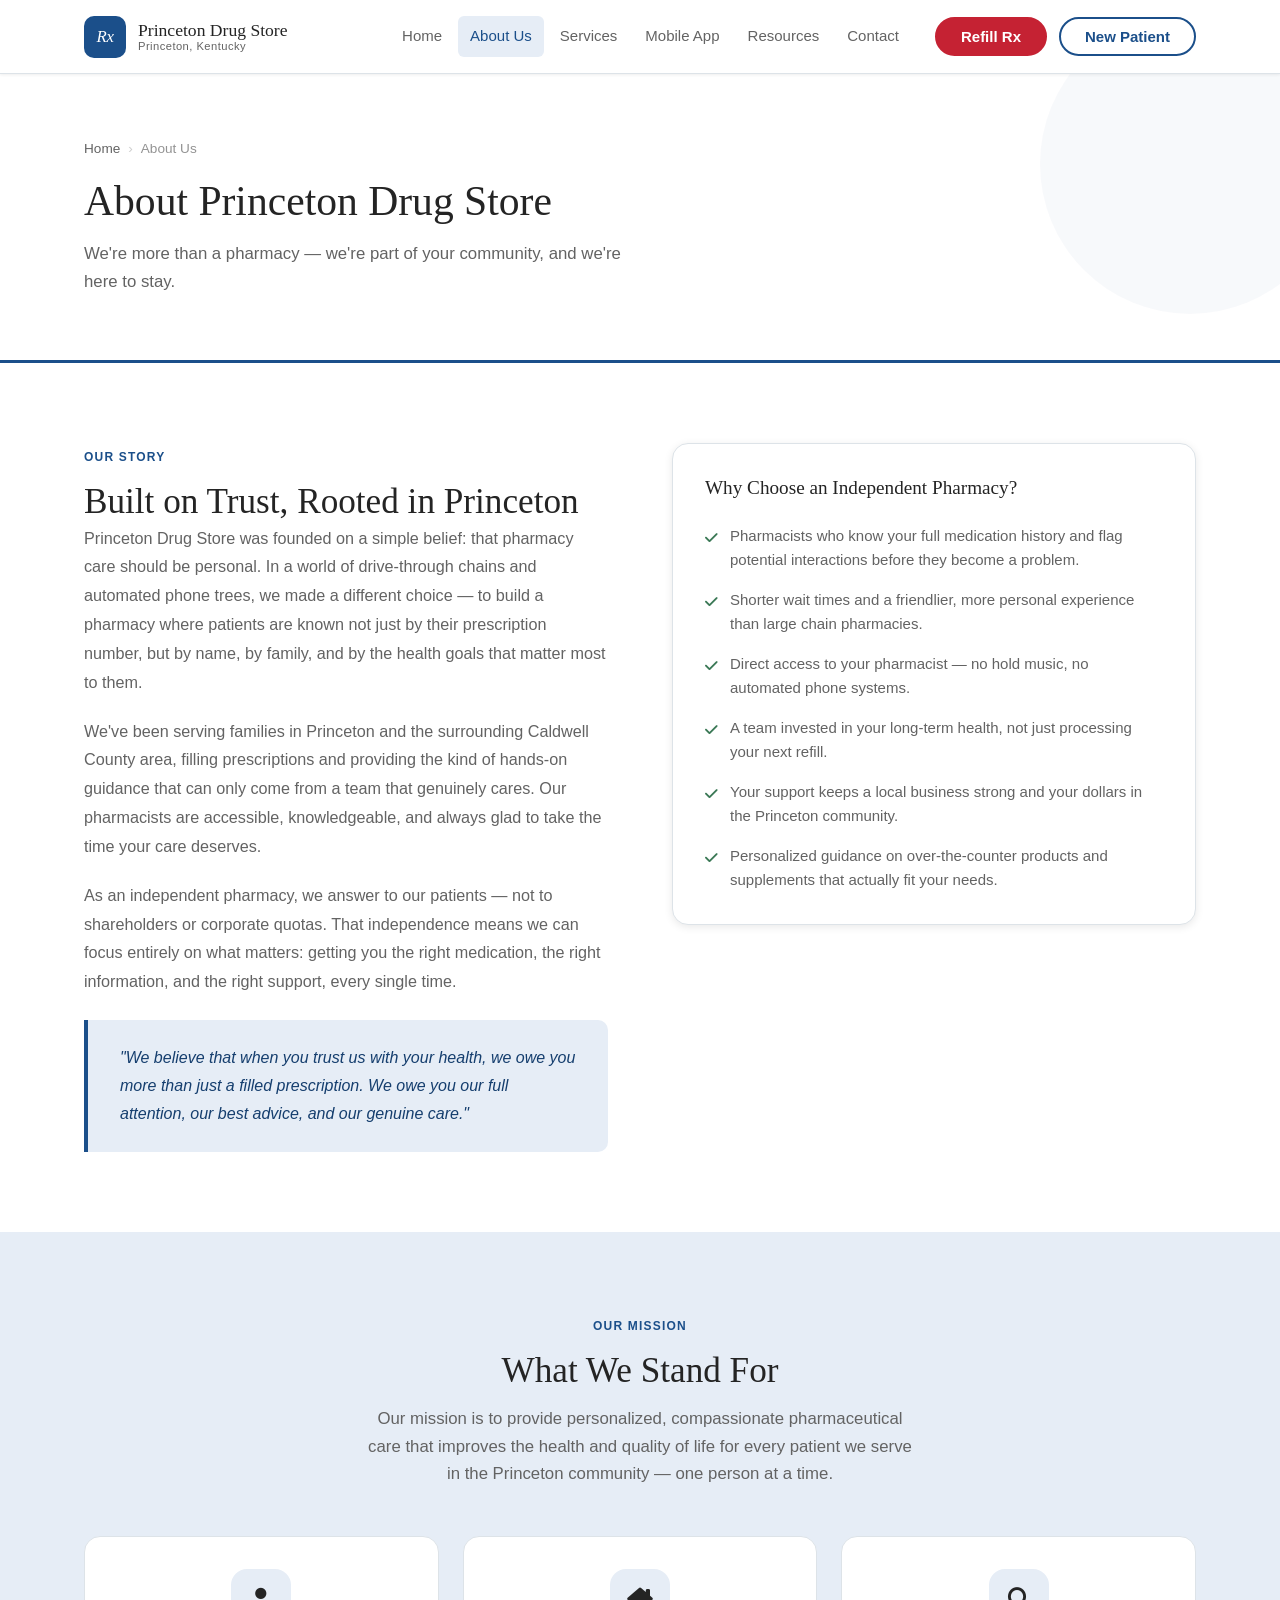
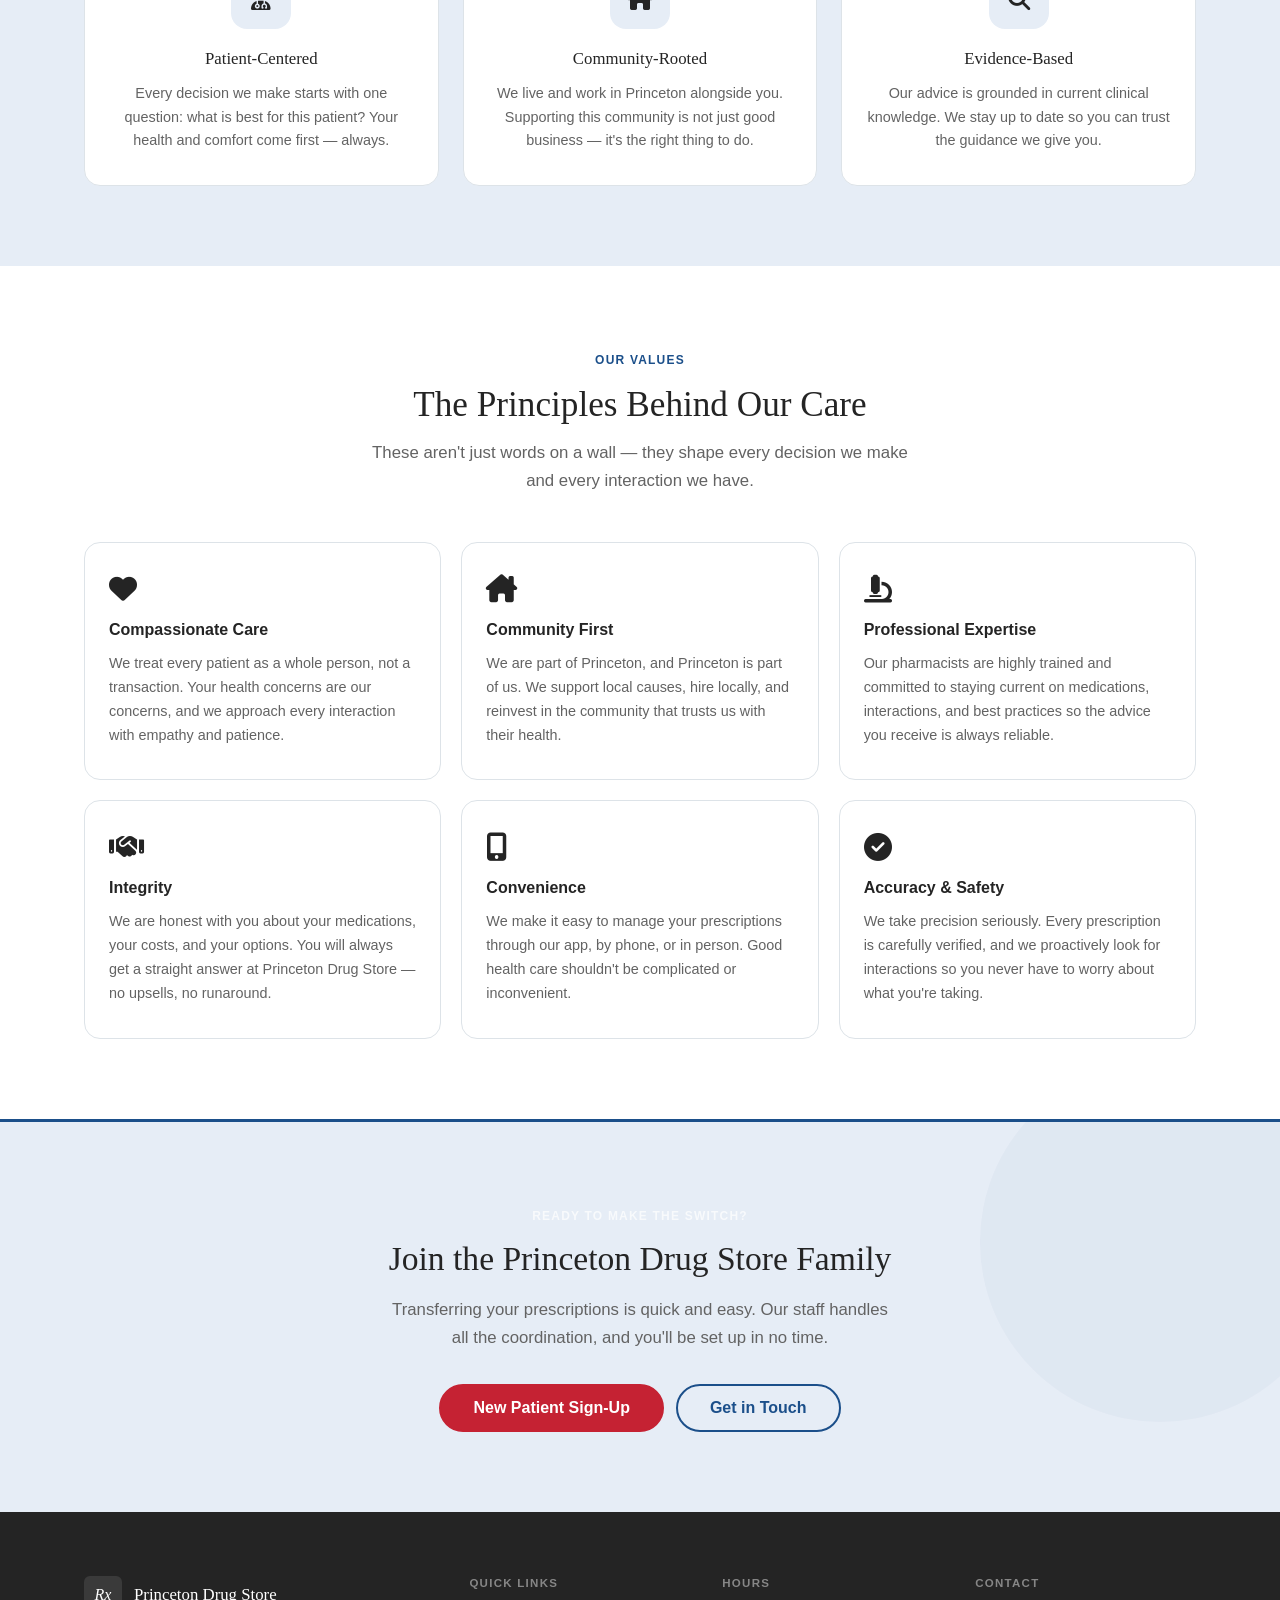
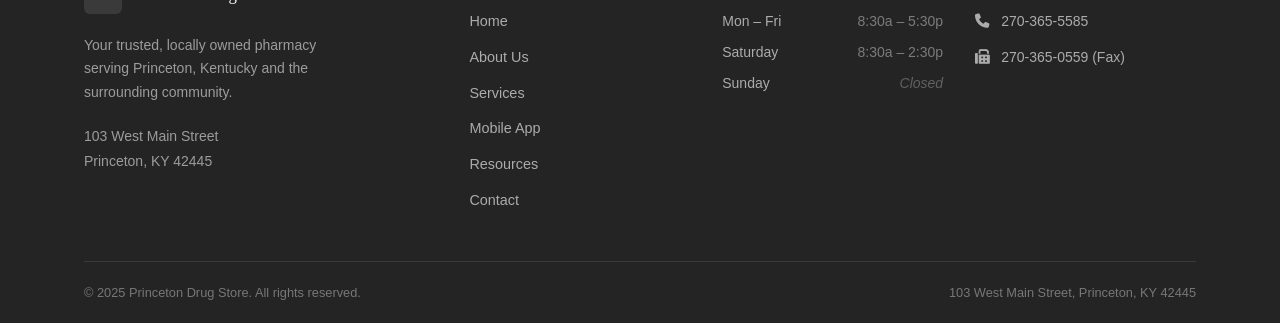
==== about.html @ af122fd5 "Initial commit" ====
<!DOCTYPE html>
<html lang="en">
<head>
  <meta charset="UTF-8" />
  <meta name="viewport" content="width=device-width, initial-scale=1.0" />
  <meta name="description" content="Learn about Princeton Drug Store — a locally owned, community-focused pharmacy in Princeton, Kentucky. Our story, mission, and core values." />
  <title>About Us — Princeton Drug Store</title>
  <link rel="stylesheet" href="styles.css" />
  <link rel="stylesheet" href="https://cdnjs.cloudflare.com/ajax/libs/font-awesome/6.5.1/css/all.min.css" />
</head>
<body>

  <!-- ============================================================
       SITE HEADER
       ============================================================ -->
  <header class="site-header">
    <div class="container header-inner">

      <a href="index.html" class="logo" aria-label="Princeton Drug Store — Home">
        <div class="logo-mark" aria-hidden="true">Rx</div>
        <div class="logo-text">
          <span class="logo-name">Princeton Drug Store</span>
          <span class="logo-tagline">Princeton, Kentucky</span>
        </div>
      </a>

      <nav class="main-nav" id="main-nav" aria-label="Main navigation">
        <ul class="nav-list">
          <li><a href="index.html">Home</a></li>
          <li><a href="about.html">About Us</a></li>
          <li><a href="services.html">Services</a></li>
          <li><a href="mobile-app.html">Mobile App</a></li>
          <li><a href="resources.html">Resources</a></li>
          <li><a href="contact.html">Contact</a></li>
        </ul>
        <div class="nav-mobile-actions">
          <a href="https://patient.rxlocal.com/" class="btn btn-accent btn-lg">Refill a Prescription</a>
          <!-- TODO: Replace # with your new patient registration URL -->
          <a href="contact.html" class="btn btn-outline btn-lg">New Patient Sign-Up</a>
        </div>
      </nav>

      <div class="header-actions">
        <a href="https://patient.rxlocal.com/" class="btn btn-accent">Refill Rx</a>
        <!-- TODO: Replace # with your new patient registration URL -->
        <a href="contact.html" class="btn btn-outline">New Patient</a>
      </div>

      <button
        class="mobile-menu-toggle"
        id="mobile-menu-toggle"
        aria-controls="main-nav"
        aria-expanded="false"
        aria-label="Toggle navigation menu"
      >
        <span></span>
        <span></span>
        <span></span>
      </button>

    </div>
  </header>
  <!-- END SITE HEADER -->


  <main>

    <!-- ────────────────────────────────────────────────────────
         PAGE HERO
         ──────────────────────────────────────────────────────── -->
    <section class="page-hero" aria-labelledby="page-title">
      <div class="container page-hero-inner">
        <nav class="breadcrumb" aria-label="Breadcrumb">
          <a href="index.html">Home</a>
          <span class="breadcrumb-sep" aria-hidden="true">›</span>
          <span aria-current="page">About Us</span>
        </nav>
        <h1 id="page-title">About Princeton Drug Store</h1>
        <p>We're more than a pharmacy — we're part of your community, and we're here to stay.</p>
      </div>
    </section>
    <!-- END PAGE HERO -->


    <!-- ────────────────────────────────────────────────────────
         OUR STORY
         ──────────────────────────────────────────────────────── -->
    <section class="section section--white" aria-labelledby="story-heading">
      <div class="container">
        <div class="story-grid">

          <div class="prose">
            <span class="section-label">Our Story</span>
            <h2 id="story-heading">Built on Trust, Rooted in Princeton</h2>
            <p>
              Princeton Drug Store was founded on a simple belief: that pharmacy care should be
              personal. In a world of drive-through chains and automated phone trees, we made
              a different choice — to build a pharmacy where patients are known not just by their
              prescription number, but by name, by family, and by the health goals that matter most
              to them.
            </p>
            <p>
              We've been serving families in Princeton and the surrounding Caldwell County area,
              filling prescriptions and providing the kind of hands-on guidance that can only come
              from a team that genuinely cares. Our pharmacists are accessible, knowledgeable, and
              always glad to take the time your care deserves.
            </p>
            <p>
              As an independent pharmacy, we answer to our patients — not to shareholders or
              corporate quotas. That independence means we can focus entirely on what matters:
              getting you the right medication, the right information, and the right support,
              every single time.
            </p>

            <div class="story-callout">
              <p>
                "We believe that when you trust us with your health, we owe you more than just
                a filled prescription. We owe you our full attention, our best advice, and our
                genuine care."
              </p>
            </div>
          </div>

          <div>
            <div class="story-aside">
              <h3>Why Choose an Independent Pharmacy?</h3>
              <ul class="aside-list">
                <li class="aside-list-item">Pharmacists who know your full medication history and flag potential interactions before they become a problem.</li>
                <li class="aside-list-item">Shorter wait times and a friendlier, more personal experience than large chain pharmacies.</li>
                <li class="aside-list-item">Direct access to your pharmacist — no hold music, no automated phone systems.</li>
                <li class="aside-list-item">A team invested in your long-term health, not just processing your next refill.</li>
                <li class="aside-list-item">Your support keeps a local business strong and your dollars in the Princeton community.</li>
                <li class="aside-list-item">Personalized guidance on over-the-counter products and supplements that actually fit your needs.</li>
              </ul>
            </div>
          </div>

        </div>
      </div>
    </section>
    <!-- END OUR STORY -->


    <!-- ────────────────────────────────────────────────────────
         MISSION
         ──────────────────────────────────────────────────────── -->
    <section class="section section--alt" aria-labelledby="mission-heading">
      <div class="container">
        <div class="section-header section-header--center">
          <span class="section-label">Our Mission</span>
          <h2 id="mission-heading">What We Stand For</h2>
          <p>
            Our mission is to provide personalized, compassionate pharmaceutical care
            that improves the health and quality of life for every patient we serve in
            the Princeton community — one person at a time.
          </p>
        </div>

        <div class="grid-3">

          <div class="feature-card">
            <div class="feature-card-icon" aria-hidden="true"><i class="fa-solid fa-user-doctor"></i></div>
            <h3>Patient-Centered</h3>
            <p>
              Every decision we make starts with one question: what is best for this
              patient? Your health and comfort come first — always.
            </p>
          </div>

          <div class="feature-card">
            <div class="feature-card-icon" aria-hidden="true"><i class="fa-solid fa-house-chimney"></i></div>
            <h3>Community-Rooted</h3>
            <p>
              We live and work in Princeton alongside you. Supporting this community
              is not just good business — it's the right thing to do.
            </p>
          </div>

          <div class="feature-card">
            <div class="feature-card-icon" aria-hidden="true"><i class="fa-solid fa-magnifying-glass"></i></div>
            <h3>Evidence-Based</h3>
            <p>
              Our advice is grounded in current clinical knowledge. We stay up to date
              so you can trust the guidance we give you.
            </p>
          </div>

        </div>
      </div>
    </section>
    <!-- END MISSION -->


    <!-- ────────────────────────────────────────────────────────
         VALUES
         ──────────────────────────────────────────────────────── -->
    <section class="section section--white" aria-labelledby="values-heading">
      <div class="container">
        <div class="section-header section-header--center">
          <span class="section-label">Our Values</span>
          <h2 id="values-heading">The Principles Behind Our Care</h2>
          <p>These aren't just words on a wall — they shape every decision we make and every interaction we have.</p>
        </div>

        <div class="value-cards">

          <div class="value-card">
            <span class="value-card-icon" aria-hidden="true"><i class="fa-solid fa-heart"></i></span>
            <h3>Compassionate Care</h3>
            <p>We treat every patient as a whole person, not a transaction. Your health concerns are our concerns, and we approach every interaction with empathy and patience.</p>
          </div>

          <div class="value-card">
            <span class="value-card-icon" aria-hidden="true"><i class="fa-solid fa-house-chimney"></i></span>
            <h3>Community First</h3>
            <p>We are part of Princeton, and Princeton is part of us. We support local causes, hire locally, and reinvest in the community that trusts us with their health.</p>
          </div>

          <div class="value-card">
            <span class="value-card-icon" aria-hidden="true"><i class="fa-solid fa-microscope"></i></span>
            <h3>Professional Expertise</h3>
            <p>Our pharmacists are highly trained and committed to staying current on medications, interactions, and best practices so the advice you receive is always reliable.</p>
          </div>

          <div class="value-card">
            <span class="value-card-icon" aria-hidden="true"><i class="fa-solid fa-handshake"></i></span>
            <h3>Integrity</h3>
            <p>We are honest with you about your medications, your costs, and your options. You will always get a straight answer at Princeton Drug Store — no upsells, no runaround.</p>
          </div>

          <div class="value-card">
            <span class="value-card-icon" aria-hidden="true"><i class="fa-solid fa-mobile-screen-button"></i></span>
            <h3>Convenience</h3>
            <p>We make it easy to manage your prescriptions through our app, by phone, or in person. Good health care shouldn't be complicated or inconvenient.</p>
          </div>

          <div class="value-card">
            <span class="value-card-icon" aria-hidden="true"><i class="fa-solid fa-circle-check"></i></span>
            <h3>Accuracy & Safety</h3>
            <p>We take precision seriously. Every prescription is carefully verified, and we proactively look for interactions so you never have to worry about what you're taking.</p>
          </div>

        </div>
      </div>
    </section>
    <!-- END VALUES -->


    <!-- ────────────────────────────────────────────────────────
         CTA STRIP
         ──────────────────────────────────────────────────────── -->
    <section class="cta-strip" aria-labelledby="about-cta-heading">
      <div class="container">
        <span class="section-label section-label--light">Ready to Make the Switch?</span>
        <h2 id="about-cta-heading">Join the Princeton Drug Store Family</h2>
        <p>
          Transferring your prescriptions is quick and easy. Our staff handles all the
          coordination, and you'll be set up in no time.
        </p>
        <div class="btn-group">
          <!-- TODO: Replace # with your new patient registration URL -->
          <a href="contact.html" class="btn btn-accent btn-lg">New Patient Sign-Up</a>
          <a href="contact.html" class="btn btn-outline btn-lg">Get in Touch</a>
        </div>
      </div>
    </section>
    <!-- END CTA STRIP -->

  </main>


  <!-- ============================================================
       SITE FOOTER
       ============================================================ -->
  <footer class="site-footer" aria-label="Site footer">
    <div class="container">
      <div class="footer-grid">

        <div class="footer-col">
          <a href="index.html" class="footer-logo" aria-label="Princeton Drug Store — Home">
            <div class="footer-logo-mark" aria-hidden="true">Rx</div>
            <span class="footer-logo-name">Princeton Drug Store</span>
          </a>
          <p class="footer-tagline">
            Your trusted, locally owned pharmacy serving Princeton, Kentucky
            and the surrounding community.
          </p>
          <address class="footer-address">
            103 West Main Street<br>
            Princeton, KY 42445
          </address>
        </div>

        <div class="footer-col">
          <h4>Quick Links</h4>
          <nav class="footer-links" aria-label="Footer navigation">
            <a href="index.html">Home</a>
            <a href="about.html">About Us</a>
            <a href="services.html">Services</a>
            <a href="mobile-app.html">Mobile App</a>
            <a href="resources.html">Resources</a>
            <a href="contact.html">Contact</a>
          </nav>
        </div>

        <div class="footer-col">
          <h4>Hours</h4>
          <div class="footer-hours">
            <div class="footer-hours-row">
              <span>Mon – Fri</span>
              <span>8:30a – 5:30p</span>
            </div>
            <div class="footer-hours-row">
              <span>Saturday</span>
              <span>8:30a – 2:30p</span>
            </div>
            <div class="footer-hours-row">
              <span>Sunday</span>
              <span class="closed">Closed</span>
            </div>
          </div>
        </div>

        <div class="footer-col">
          <h4>Contact</h4>
          <div class="footer-contact-links">
            <a href="tel:2703655585" class="footer-contact-link">
              <span aria-hidden="true"><i class="fa-solid fa-phone"></i></span> 270-365-5585
            </a>
            <a href="tel:2703650559" class="footer-contact-link">
              <span aria-hidden="true"><i class="fa-solid fa-fax"></i></span> 270-365-0559 (Fax)
            </a>
          </div>
        </div>

      </div>

      <div class="footer-bottom">
        <span>&copy; 2025 Princeton Drug Store. All rights reserved.</span>
        <span>103 West Main Street, Princeton, KY 42445</span>
      </div>
    </div>
  </footer>
  <!-- END SITE FOOTER -->


  <script src="script.js"></script>
</body>
</html>
---- styles.css ----
/* ==================================================
   Princeton Drug Store — Main Stylesheet
   styles.css
   ==================================================

   Table of Contents
   -------------------------------------------------
   1.  CSS Custom Properties
   2.  Reset & Base
   3.  Typography
   4.  Container & Layout
   5.  Buttons
   6.  Site Header & Logo
   7.  Navigation
   8.  Mobile Menu Toggle
   9.  Home Hero
   10. Quick Action Cards
   11. Welcome / Trust Section
   12. Hours Section
   13. Contact Info Strip
   14. CTA Strip
   15. Subpage Hero (Interior Pages)
   16. Content Sections (Shared)
   17. Service Items
   18. Value / Feature Cards
   19. About Page
   20. Mobile App Page
   21. Resources & FAQ Page
   22. Contact Page
   23. Contact Form
   24. Map Placeholder
   25. Site Footer
   26. Utilities
   27. Responsive — Tablet (max-width: 960px)
   28. Responsive — Mobile (max-width: 640px)
   ================================================== */


/* ─── 1. CSS Custom Properties ─────────────────────────────── */

:root {
  /* Brand colors */
  --clr-primary:         #1B4F8A;
  --clr-primary-dark:    #153E6E;
  --clr-primary-darker:  #0E2A4D;
  --clr-primary-light:   #E6EDF6;

  --clr-accent:          #C52233;
  --clr-accent-dark:     #A41C2B;
  --clr-accent-light:    #FCEBED;

  --clr-green:           #3A7855;
  --clr-green-light:     #E8F4ED;

  /* Neutrals */
  --clr-text:            #242424;
  --clr-text-muted:      #636363;
  --clr-text-light:      #939393;
  --clr-bg:              #FFFFFF;
  --clr-bg-alt:          #E6EDF6;
  --clr-white:           #FFFFFF;
  --clr-border:          #DDE3E8;
  --clr-border-dark:     #C5CDD4;

  /* Spacing scale */
  --sp-1:   0.25rem;
  --sp-2:   0.5rem;
  --sp-3:   0.75rem;
  --sp-4:   1rem;
  --sp-5:   1.25rem;
  --sp-6:   1.5rem;
  --sp-8:   2rem;
  --sp-10:  2.5rem;
  --sp-12:  3rem;
  --sp-16:  4rem;
  --sp-20:  5rem;
  --sp-24:  6rem;

  /* Border radius */
  --r-xs:   4px;
  --r-sm:   6px;
  --r:      10px;
  --r-lg:   16px;
  --r-xl:   24px;
  --r-full: 9999px;

  /* Shadows */
  --sh-xs: 0 1px 3px rgba(0, 0, 0, 0.07);
  --sh-sm: 0 2px 8px rgba(0, 0, 0, 0.09);
  --sh:    0 4px 16px rgba(0, 0, 0, 0.11);
  --sh-md: 0 8px 24px rgba(0, 0, 0, 0.13);
  --sh-lg: 0 16px 48px rgba(0, 0, 0, 0.15);

  /* Typography */
  --font-body:  -apple-system, BlinkMacSystemFont, 'Segoe UI', Roboto,
                Oxygen-Sans, Ubuntu, Cantarell, 'Helvetica Neue', sans-serif;
  --font-serif: Georgia, 'Palatino Linotype', 'Book Antiqua', Palatino, serif;

  /* Layout */
  --max-w:  1160px;
  --hdr-h:  74px;

  /* Transitions */
  --tr:      0.18s ease;
  --tr-slow: 0.30s ease;
}


/* ─── 2. Reset & Base ───────────────────────────────────────── */

*,
*::before,
*::after {
  box-sizing: border-box;
  margin: 0;
  padding: 0;
}

html {
  scroll-behavior: smooth;
  -webkit-text-size-adjust: 100%;
}

body {
  font-family: var(--font-body);
  font-size: 1rem;
  line-height: 1.65;
  color: var(--clr-text);
  background-color: var(--clr-bg);
  -webkit-font-smoothing: antialiased;
  -moz-osx-font-smoothing: grayscale;
}

body.nav-is-open {
  overflow: hidden;
}

img {
  max-width: 100%;
  height: auto;
  display: block;
}

a {
  color: var(--clr-primary);
  text-decoration: none;
  transition: color var(--tr);
}

a:hover {
  color: var(--clr-primary-dark);
}

ul,
ol {
  list-style: none;
}

table {
  border-collapse: collapse;
  width: 100%;
}

input,
textarea,
select,
button {
  font-family: inherit;
  font-size: inherit;
}


/* ─── 3. Typography ─────────────────────────────────────────── */

h1,
h2,
h3,
h4,
h5,
h6 {
  font-family: var(--font-serif);
  line-height: 1.25;
  color: var(--clr-text);
  font-weight: normal;
}

h1 { font-size: clamp(2rem, 5vw, 3rem); }
h2 { font-size: clamp(1.6rem, 3.5vw, 2.2rem); }
h3 { font-size: clamp(1.15rem, 2.5vw, 1.5rem); }
h4 { font-size: 1rem;      font-family: var(--font-body); font-weight: 700; }
h5 { font-size: 0.9375rem; font-family: var(--font-body); font-weight: 700; }

p {
  margin-bottom: var(--sp-4);
  color: var(--clr-text-muted);
  max-width: 68ch;
}

p:last-child {
  margin-bottom: 0;
}

strong {
  color: var(--clr-text);
  font-weight: 600;
}

/* Eyebrow / section labels */
.section-label {
  display: inline-block;
  font-family: var(--font-body);
  font-size: 0.75rem;
  font-weight: 700;
  letter-spacing: 0.1em;
  text-transform: uppercase;
  color: var(--clr-primary);
  margin-bottom: var(--sp-3);
}

.section-label--accent {
  color: var(--clr-accent);
}

.section-label--light {
  color: rgba(255, 255, 255, 0.70);
}


/* ─── 4. Container & Layout ─────────────────────────────────── */

.container {
  width: 100%;
  max-width: var(--max-w);
  margin-left: auto;
  margin-right: auto;
  padding-left: var(--sp-6);
  padding-right: var(--sp-6);
}

.section {
  padding-top: var(--sp-20);
  padding-bottom: var(--sp-20);
}

.section--sm {
  padding-top: var(--sp-12);
  padding-bottom: var(--sp-12);
}

.section--lg {
  padding-top: var(--sp-24);
  padding-bottom: var(--sp-24);
}

.section--alt   { background-color: var(--clr-bg-alt); }
.section--white { background-color: var(--clr-white); }
.section--primary { background-color: var(--clr-primary-light); color: var(--clr-text); }
.section--dark    { background-color: #242424; color: var(--clr-white); }

.section-header {
  margin-bottom: var(--sp-12);
}

.section-header h2 {
  margin-bottom: var(--sp-3);
}

.section-header p {
  font-size: 1.05rem;
  max-width: 60ch;
}

.section-header--center {
  text-align: center;
}

.section-header--center p {
  margin-left: auto;
  margin-right: auto;
}

/* Grid helpers */
.grid-2 {
  display: grid;
  grid-template-columns: 1fr 1fr;
  gap: var(--sp-8);
  align-items: start;
}

.grid-3 {
  display: grid;
  grid-template-columns: repeat(3, 1fr);
  gap: var(--sp-6);
}

.grid-4 {
  display: grid;
  grid-template-columns: repeat(4, 1fr);
  gap: var(--sp-6);
}


/* ─── 5. Buttons ────────────────────────────────────────────── */

.btn {
  display: inline-flex;
  align-items: center;
  justify-content: center;
  gap: var(--sp-2);
  padding: 0.625rem var(--sp-6);
  border: 2px solid transparent;
  border-radius: var(--r-full);
  font-family: var(--font-body);
  font-size: 0.9375rem;
  font-weight: 600;
  line-height: 1;
  cursor: pointer;
  text-decoration: none;
  white-space: nowrap;
  transition: background-color var(--tr), color var(--tr),
              border-color var(--tr), transform var(--tr), box-shadow var(--tr);
  -webkit-user-select: none;
  user-select: none;
}

.btn:focus-visible {
  outline: 3px solid var(--clr-accent);
  outline-offset: 3px;
}

.btn:active {
  transform: translateY(1px);
}

/* Primary — teal fill */
.btn-primary {
  background-color: var(--clr-primary);
  border-color: var(--clr-primary);
  color: var(--clr-white);
}

.btn-primary:hover {
  background-color: var(--clr-primary-dark);
  border-color: var(--clr-primary-dark);
  color: var(--clr-white);
  box-shadow: var(--sh-sm);
}

/* Accent — orange fill (main CTA) */
.btn-accent {
  background-color: var(--clr-accent);
  border-color: var(--clr-accent);
  color: var(--clr-white);
}

.btn-accent:hover {
  background-color: var(--clr-accent-dark);
  border-color: var(--clr-accent-dark);
  color: var(--clr-white);
  box-shadow: var(--sh-sm);
}

/* Outline — teal border on light background */
.btn-outline {
  background-color: transparent;
  border-color: var(--clr-primary);
  color: var(--clr-primary);
}

.btn-outline:hover {
  background-color: var(--clr-primary);
  color: var(--clr-white);
}

/* Outline white — white border on dark background */
.btn-outline-white {
  background-color: transparent;
  border-color: rgba(255, 255, 255, 0.70);
  color: var(--clr-white);
}

.btn-outline-white:hover {
  background-color: var(--clr-white);
  border-color: var(--clr-white);
  color: var(--clr-primary-dark);
}

/* Ghost */
.btn-ghost {
  background-color: transparent;
  border-color: transparent;
  color: var(--clr-primary);
  padding-left: var(--sp-3);
  padding-right: var(--sp-3);
}

.btn-ghost:hover {
  background-color: var(--clr-primary-light);
  color: var(--clr-primary-dark);
}

/* Sizes */
.btn-sm {
  padding: var(--sp-2) var(--sp-4);
  font-size: 0.875rem;
}

.btn-lg {
  padding: 0.875rem var(--sp-8);
  font-size: 1rem;
}

/* Button group */
.btn-group {
  display: flex;
  flex-wrap: wrap;
  gap: var(--sp-3);
  align-items: center;
}


/* ─── 6. Site Header & Logo ─────────────────────────────────── */

.site-header {
  position: sticky;
  top: 0;
  left: 0;
  right: 0;
  z-index: 100;
  height: var(--hdr-h);
  background-color: var(--clr-white);
  border-bottom: 1px solid var(--clr-border);
  box-shadow: var(--sh-xs);
}

.header-inner {
  display: flex;
  align-items: center;
  gap: var(--sp-6);
  height: 100%;
}

.logo {
  display: flex;
  align-items: center;
  gap: var(--sp-3);
  text-decoration: none;
  flex-shrink: 0;
}

.logo-mark {
  width: 42px;
  height: 42px;
  background-color: var(--clr-primary);
  border-radius: var(--r);
  display: flex;
  align-items: center;
  justify-content: center;
  color: var(--clr-white);
  font-family: var(--font-serif);
  font-size: 1.05rem;
  font-style: italic;
  flex-shrink: 0;
  letter-spacing: -0.02em;
  transition: background-color var(--tr);
}

.logo:hover .logo-mark {
  background-color: var(--clr-primary-dark);
}

.logo-text {
  display: flex;
  flex-direction: column;
  line-height: 1.15;
}

.logo-name {
  font-family: var(--font-serif);
  font-size: 1.1rem;
  color: var(--clr-text);
  font-weight: normal;
  transition: color var(--tr);
}

.logo-tagline {
  font-size: 0.7rem;
  color: var(--clr-text-muted);
  letter-spacing: 0.04em;
}

.logo:hover .logo-name {
  color: var(--clr-primary);
}


/* ─── 7. Navigation ─────────────────────────────────────────── */

.main-nav {
  margin-left: auto;
}

.nav-list {
  display: flex;
  align-items: center;
  gap: var(--sp-1);
}

.nav-list a {
  display: block;
  padding: var(--sp-2) var(--sp-3);
  font-size: 0.9375rem;
  font-weight: 500;
  color: var(--clr-text-muted);
  border-radius: var(--r-sm);
  text-decoration: none;
  transition: color var(--tr), background-color var(--tr);
}

.nav-list a:hover,
.nav-list a.active {
  color: var(--clr-primary);
  background-color: var(--clr-primary-light);
}

.header-actions {
  display: flex;
  align-items: center;
  gap: var(--sp-3);
  flex-shrink: 0;
}

/* Mobile actions shown inside the open nav panel */
.nav-mobile-actions {
  display: none;
}


/* ─── 8. Mobile Menu Toggle ─────────────────────────────────── */

.mobile-menu-toggle {
  display: none;
  flex-direction: column;
  justify-content: center;
  gap: 5px;
  width: 40px;
  height: 40px;
  background: none;
  border: none;
  border-radius: var(--r-sm);
  cursor: pointer;
  padding: var(--sp-2);
  margin-left: auto;
  flex-shrink: 0;
  transition: background-color var(--tr);
}

.mobile-menu-toggle:hover {
  background-color: var(--clr-primary-light);
}

.mobile-menu-toggle span {
  display: block;
  width: 100%;
  height: 2px;
  background-color: var(--clr-text);
  border-radius: 2px;
  transition: transform var(--tr), opacity var(--tr);
  transform-origin: center;
}

.mobile-menu-toggle.is-active span:nth-child(1) {
  transform: translateY(7px) rotate(45deg);
}

.mobile-menu-toggle.is-active span:nth-child(2) {
  opacity: 0;
  transform: scaleX(0);
}

.mobile-menu-toggle.is-active span:nth-child(3) {
  transform: translateY(-7px) rotate(-45deg);
}


/* ─── 9. Home Hero ──────────────────────────────────────────── */

.hero {
  background: var(--clr-white);
  color: var(--clr-text);
  padding: var(--sp-24) 0;
  position: relative;
  overflow: hidden;
  border-bottom: 3px solid var(--clr-primary);
}

/* Decorative background shapes */
.hero::before {
  content: '';
  position: absolute;
  top: -80px;
  right: -80px;
  width: 440px;
  height: 440px;
  background: rgba(27, 79, 138, 0.03);
  border-radius: 50%;
  pointer-events: none;
}

.hero::after {
  content: '';
  position: absolute;
  bottom: -100px;
  left: 8%;
  width: 320px;
  height: 320px;
  background: rgba(27, 79, 138, 0.03);
  border-radius: 50%;
  pointer-events: none;
}

.hero-inner {
  position: relative;
  z-index: 1;
  max-width: 720px;
}

.hero-badge {
  display: inline-flex;
  align-items: center;
  gap: var(--sp-2);
  background: var(--clr-primary-light);
  border: 1px solid var(--clr-border);
  border-radius: var(--r-full);
  padding: var(--sp-2) var(--sp-4);
  font-size: 0.78rem;
  font-weight: 700;
  letter-spacing: 0.07em;
  text-transform: uppercase;
  color: var(--clr-primary);
  margin-bottom: var(--sp-5);
}

.hero-badge-dot {
  width: 7px;
  height: 7px;
  background-color: var(--clr-primary);
  border-radius: 50%;
  display: inline-block;
  flex-shrink: 0;
}

.hero h1 {
  color: var(--clr-text);
  margin-bottom: var(--sp-5);
  font-size: clamp(2.1rem, 5vw, 3.25rem);
  line-height: 1.18;
}

.hero-sub {
  font-size: 1.1rem;
  color: var(--clr-text-muted);
  max-width: 55ch;
  line-height: 1.75;
  margin-bottom: var(--sp-8);
}

.hero-actions {
  display: flex;
  flex-wrap: wrap;
  gap: var(--sp-3);
  align-items: center;
  margin-bottom: var(--sp-8);
}

.hero-note {
  font-size: 0.875rem;
  color: var(--clr-text-light);
  border-top: 1px solid var(--clr-border);
  padding-top: var(--sp-5);
}

.hero-note strong {
  color: var(--clr-text-muted);
}


/* ─── 10. Quick Action Cards ────────────────────────────────── */

.action-cards {
  display: grid;
  grid-template-columns: repeat(4, 1fr);
  gap: var(--sp-5);
}

.action-card {
  background-color: var(--clr-white);
  border-radius: var(--r-lg);
  box-shadow: var(--sh);
  padding: var(--sp-8) var(--sp-6);
  text-align: center;
  text-decoration: none;
  color: var(--clr-text);
  border: 1px solid var(--clr-border);
  display: flex;
  flex-direction: column;
  align-items: center;
  gap: var(--sp-3);
  transition: transform var(--tr-slow), box-shadow var(--tr-slow), border-color var(--tr);
}

.action-card:hover {
  transform: translateY(-5px);
  box-shadow: var(--sh-lg);
  border-color: var(--clr-primary);
  color: var(--clr-text);
}

.action-card-icon {
  width: 56px;
  height: 56px;
  border-radius: var(--r);
  display: flex;
  align-items: center;
  justify-content: center;
  font-size: 1.4rem;
  flex-shrink: 0;
}

.action-card-icon--primary { background-color: var(--clr-primary-light); color: var(--clr-primary); }
.action-card-icon--accent  { background-color: var(--clr-accent-light);  color: var(--clr-accent); }
.action-card-icon--green   { background-color: var(--clr-green-light);   color: var(--clr-green); }

.action-card h3 {
  font-family: var(--font-body);
  font-size: 0.9375rem;
  font-weight: 700;
  color: var(--clr-text);
  line-height: 1.3;
}

.action-card p {
  font-size: 0.875rem;
  color: var(--clr-text-muted);
  margin: 0;
  max-width: none;
  line-height: 1.55;
}

.action-card-arrow {
  font-size: 1rem;
  color: var(--clr-primary);
  font-weight: 700;
  margin-top: var(--sp-1);
}


/* ─── 11. Welcome / Trust Section ───────────────────────────── */

.welcome-grid {
  display: grid;
  grid-template-columns: 1fr 1fr;
  gap: var(--sp-12);
  align-items: start;
}

.welcome-text h2 {
  margin-bottom: var(--sp-5);
}

.trust-points {
  display: flex;
  flex-direction: column;
  gap: var(--sp-6);
}

.trust-point {
  display: flex;
  gap: var(--sp-4);
  align-items: flex-start;
}

.trust-point-icon {
  width: 44px;
  height: 44px;
  flex-shrink: 0;
  background-color: var(--clr-primary-light);
  border-radius: var(--r);
  display: flex;
  align-items: center;
  justify-content: center;
  font-size: 1.15rem;
}

.trust-point-body h4 {
  margin-bottom: var(--sp-1);
}

.trust-point-body p {
  font-size: 0.9rem;
  margin: 0;
  max-width: none;
}


/* ─── 12. Hours Section ─────────────────────────────────────── */

.hours-grid {
  display: grid;
  grid-template-columns: 1fr 1fr;
  gap: var(--sp-12);
  align-items: start;
}

.hours-info h2 {
  margin-bottom: var(--sp-5);
}

.hours-table-wrap {
  overflow-x: auto;
}

.hours-table {
  width: 100%;
  border-radius: var(--r);
  overflow: hidden;
  box-shadow: var(--sh-sm);
  background-color: var(--clr-white);
}

.hours-table tr {
  border-bottom: 1px solid var(--clr-border);
}

.hours-table tr:last-child {
  border-bottom: none;
}

.hours-table td {
  padding: var(--sp-4) var(--sp-5);
  font-size: 0.9375rem;
}

.hours-table td:first-child {
  font-weight: 600;
  color: var(--clr-text);
  width: 50%;
}

.hours-table td:last-child {
  color: var(--clr-text-muted);
  text-align: right;
}

.hours-closed {
  color: var(--clr-text-light) !important;
  font-style: italic;
}

.hours-contact-links {
  display: flex;
  flex-direction: column;
  gap: var(--sp-3);
  margin-top: var(--sp-6);
}

.hours-contact-link {
  display: flex;
  align-items: center;
  gap: var(--sp-3);
  font-size: 0.9375rem;
  font-weight: 500;
  color: var(--clr-text);
  text-decoration: none;
  padding: var(--sp-3) var(--sp-4);
  background-color: var(--clr-white);
  border-radius: var(--r);
  border: 1px solid var(--clr-border);
  transition: border-color var(--tr), box-shadow var(--tr), color var(--tr);
}

.hours-contact-link:hover {
  border-color: var(--clr-primary);
  box-shadow: var(--sh-sm);
  color: var(--clr-primary);
}

.hours-contact-link span {
  font-size: 1rem;
}


/* ─── 13. Contact Info Strip ────────────────────────────────── */

.contact-strip {
  background-color: var(--clr-white);
  border-top: 1px solid var(--clr-border);
  border-bottom: 1px solid var(--clr-border);
}

.contact-strip-inner {
  display: flex;
  align-items: center;
  justify-content: space-between;
  gap: var(--sp-6);
  flex-wrap: wrap;
  padding: var(--sp-8) 0;
}

.contact-strip-item {
  display: flex;
  align-items: center;
  gap: var(--sp-3);
  font-size: 0.9375rem;
}

.contact-strip-icon {
  width: 38px;
  height: 38px;
  background-color: var(--clr-primary-light);
  border-radius: var(--r);
  display: flex;
  align-items: center;
  justify-content: center;
  font-size: 0.95rem;
  flex-shrink: 0;
}

.contact-strip-item strong {
  display: block;
  font-size: 0.72rem;
  text-transform: uppercase;
  letter-spacing: 0.06em;
  color: var(--clr-text-light);
  margin-bottom: 2px;
  font-weight: 700;
}

.contact-strip-item a,
.contact-strip-item span {
  color: var(--clr-text);
  font-weight: 500;
}

.contact-strip-item a:hover {
  color: var(--clr-primary);
}


/* ─── 14. CTA Strip ─────────────────────────────────────────── */

.cta-strip {
  background: var(--clr-primary-light);
  color: var(--clr-text);
  padding: var(--sp-20) 0;
  text-align: center;
  position: relative;
  overflow: hidden;
  border-top: 3px solid var(--clr-primary);
}

.cta-strip::before {
  content: '';
  position: absolute;
  top: -60px;
  right: -60px;
  width: 360px;
  height: 360px;
  background: rgba(27, 79, 138, 0.03);
  border-radius: 50%;
  pointer-events: none;
}

.cta-strip h2 {
  color: var(--clr-text);
  margin-bottom: var(--sp-4);
  font-size: clamp(1.5rem, 3.5vw, 2.1rem);
  position: relative;
  z-index: 1;
}

.cta-strip p {
  color: var(--clr-text-muted);
  max-width: 54ch;
  margin-left: auto;
  margin-right: auto;
  margin-bottom: var(--sp-8);
  font-size: 1.05rem;
  position: relative;
  z-index: 1;
}

.cta-strip .btn-group {
  justify-content: center;
  position: relative;
  z-index: 1;
}


/* ─── 15. Subpage Hero ──────────────────────────────────────── */

.page-hero {
  background: var(--clr-white);
  color: var(--clr-text);
  padding: var(--sp-16) 0;
  position: relative;
  overflow: hidden;
  border-bottom: 3px solid var(--clr-primary);
}

.page-hero::before {
  content: '';
  position: absolute;
  top: -60px;
  right: -60px;
  width: 300px;
  height: 300px;
  background: rgba(27, 79, 138, 0.03);
  border-radius: 50%;
  pointer-events: none;
}

.page-hero-inner {
  position: relative;
  z-index: 1;
}

.page-hero h1 {
  color: var(--clr-text);
  margin-bottom: var(--sp-3);
  font-size: clamp(1.8rem, 4vw, 2.6rem);
}

.page-hero p {
  color: var(--clr-text-muted);
  font-size: 1.05rem;
  max-width: 58ch;
  margin: 0;
}

.breadcrumb {
  display: flex;
  align-items: center;
  gap: var(--sp-2);
  font-size: 0.85rem;
  color: var(--clr-text-light);
  margin-bottom: var(--sp-4);
}

.breadcrumb a {
  color: var(--clr-text-muted);
  text-decoration: none;
  transition: color var(--tr);
}

.breadcrumb a:hover {
  color: var(--clr-primary);
}

.breadcrumb-sep {
  opacity: 0.45;
}


/* ─── 16. Content Sections (Shared) ────────────────────────── */

.prose p {
  max-width: none;
  font-size: 1.0125rem;
  line-height: 1.78;
  color: var(--clr-text-muted);
  margin-bottom: var(--sp-5);
}

.content-lead {
  font-size: 1.15rem;
  color: var(--clr-text-muted);
  line-height: 1.78;
  max-width: 72ch;
  margin-bottom: var(--sp-6);
}


/* ─── 17. Service Items ─────────────────────────────────────── */

.service-list {
  display: flex;
  flex-direction: column;
  gap: var(--sp-4);
}

.service-item {
  display: grid;
  grid-template-columns: 64px 1fr;
  gap: var(--sp-6);
  align-items: start;
  background-color: var(--clr-white);
  border-radius: var(--r-lg);
  border: 1px solid var(--clr-border);
  padding: var(--sp-8);
  transition: border-color var(--tr), box-shadow var(--tr);
}

.service-item:hover {
  border-color: var(--clr-primary);
  box-shadow: var(--sh);
}

.service-item-icon {
  width: 56px;
  height: 56px;
  background-color: var(--clr-primary-light);
  border-radius: var(--r);
  display: flex;
  align-items: center;
  justify-content: center;
  font-size: 1.35rem;
  flex-shrink: 0;
}

.service-item-icon--accent { background-color: var(--clr-accent-light); }
.service-item-icon--green  { background-color: var(--clr-green-light);  }

.service-item-body h3 {
  font-size: 1.15rem;
  margin-bottom: var(--sp-2);
}

.service-item-body p {
  font-size: 0.95rem;
  max-width: none;
  margin-bottom: var(--sp-5);
}

.service-item-body .btn {
  font-size: 0.875rem;
  padding: 0.5rem var(--sp-4);
}


/* ─── 18. Value / Feature Cards ─────────────────────────────── */

.feature-card {
  background-color: var(--clr-white);
  border-radius: var(--r-lg);
  border: 1px solid var(--clr-border);
  padding: var(--sp-8) var(--sp-6);
  text-align: center;
  transition: transform var(--tr-slow), box-shadow var(--tr-slow);
}

.feature-card:hover {
  transform: translateY(-4px);
  box-shadow: var(--sh);
}

.feature-card-icon {
  width: 60px;
  height: 60px;
  margin: 0 auto var(--sp-5);
  background-color: var(--clr-primary-light);
  border-radius: var(--r-lg);
  display: flex;
  align-items: center;
  justify-content: center;
  font-size: 1.4rem;
}

.feature-card h3 {
  font-size: 1.05rem;
  margin-bottom: var(--sp-3);
}

.feature-card p {
  font-size: 0.9rem;
  margin: 0;
  max-width: none;
}


/* ─── 19. About Page ────────────────────────────────────────── */

.story-grid {
  display: grid;
  grid-template-columns: 1fr 1fr;
  gap: var(--sp-16);
  align-items: start;
}

.story-callout {
  background-color: var(--clr-primary-light);
  border-left: 4px solid var(--clr-primary);
  border-radius: 0 var(--r) var(--r) 0;
  padding: var(--sp-6) var(--sp-8);
  margin-top: var(--sp-6);
}

.story-callout p {
  font-size: 1rem;
  color: var(--clr-primary-dark);
  margin: 0;
  max-width: none;
  font-style: italic;
  line-height: 1.75;
}

.story-aside {
  background-color: var(--clr-white);
  border-radius: var(--r-lg);
  border: 1px solid var(--clr-border);
  padding: var(--sp-8);
  box-shadow: var(--sh-sm);
}

.story-aside h3 {
  font-size: 1.2rem;
  margin-bottom: var(--sp-6);
}

.aside-list {
  display: flex;
  flex-direction: column;
  gap: var(--sp-4);
}

.aside-list-item {
  display: flex;
  align-items: flex-start;
  gap: var(--sp-3);
  font-size: 0.9375rem;
  color: var(--clr-text-muted);
  line-height: 1.6;
}

.aside-list-item::before {
  content: '\f00c';
  font-family: 'Font Awesome 6 Free';
  font-weight: 900;
  color: var(--clr-green);
  flex-shrink: 0;
  font-size: 0.9rem;
  margin-top: 2px;
}

.value-cards {
  display: grid;
  grid-template-columns: repeat(3, 1fr);
  gap: var(--sp-5);
}

.value-card {
  background-color: var(--clr-white);
  border-radius: var(--r-lg);
  border: 1px solid var(--clr-border);
  padding: var(--sp-8) var(--sp-6);
  transition: border-color var(--tr), box-shadow var(--tr);
}

.value-card:hover {
  border-color: var(--clr-primary);
  box-shadow: var(--sh-sm);
}

.value-card-icon {
  font-size: 1.75rem;
  margin-bottom: var(--sp-4);
  display: block;
  line-height: 1;
}

.value-card h3 {
  font-family: var(--font-body);
  font-size: 1rem;
  font-weight: 700;
  margin-bottom: var(--sp-3);
}

.value-card p {
  font-size: 0.9rem;
  margin: 0;
  max-width: none;
  line-height: 1.65;
}


/* ─── 20. Mobile App Page ───────────────────────────────────── */

.app-intro-grid {
  display: grid;
  grid-template-columns: 1fr 1.1fr;
  gap: var(--sp-12);
  align-items: center;
}

.app-visual {
  background: linear-gradient(
    145deg,
    var(--clr-primary-light) 0%,
    var(--clr-bg-alt) 100%
  );
  border-radius: var(--r-xl);
  border: 1px solid var(--clr-border);
  aspect-ratio: 9 / 14;
  max-height: 500px;
  display: flex;
  flex-direction: column;
  align-items: center;
  justify-content: center;
  gap: var(--sp-4);
  box-shadow: var(--sh-md);
}

.app-visual-icon {
  font-size: 4rem;
  line-height: 1;
}

.app-visual-label {
  font-size: 0.9rem;
  color: var(--clr-text-muted);
  text-align: center;
  max-width: 18ch;
  margin: 0;
  line-height: 1.55;
}

.app-intro-text h2 {
  margin-bottom: var(--sp-4);
}

.app-intro-text p {
  max-width: none;
}

.app-store-buttons {
  display: flex;
  flex-wrap: wrap;
  gap: var(--sp-3);
  margin-top: var(--sp-6);
}

.app-store-btn {
  display: flex;
  align-items: center;
  gap: var(--sp-3);
  padding: var(--sp-3) var(--sp-5);
  background-color: var(--clr-text);
  color: var(--clr-white);
  border-radius: var(--r);
  text-decoration: none;
  min-width: 180px;
  transition: background-color var(--tr), transform var(--tr);
}

.app-store-btn:hover {
  background-color: #242424;
  color: var(--clr-white);
  transform: translateY(-2px);
}

.app-store-btn-icon {
  font-size: 1.4rem;
  flex-shrink: 0;
  line-height: 1;
}

.app-store-btn-text {
  display: flex;
  flex-direction: column;
  line-height: 1.2;
}

.app-store-btn-text small {
  font-size: 0.63rem;
  opacity: 0.72;
  text-transform: uppercase;
  letter-spacing: 0.04em;
}

.app-store-btn-text strong {
  font-size: 0.9375rem;
  color: var(--clr-white);
  font-weight: 600;
}

.app-features-grid {
  display: grid;
  grid-template-columns: repeat(3, 1fr);
  gap: var(--sp-5);
}

.app-feature-item {
  background-color: var(--clr-white);
  border: 1px solid var(--clr-border);
  border-radius: var(--r-lg);
  padding: var(--sp-6);
  transition: border-color var(--tr), transform var(--tr-slow);
}

.app-feature-item:hover {
  border-color: var(--clr-primary);
  transform: translateY(-3px);
}

.app-feature-icon {
  font-size: 1.6rem;
  margin-bottom: var(--sp-4);
  display: block;
  line-height: 1;
}

.app-feature-item h4 {
  margin-bottom: var(--sp-2);
}

.app-feature-item p {
  font-size: 0.875rem;
  margin: 0;
  max-width: none;
}

.how-it-works {
  display: flex;
  flex-direction: column;
  gap: var(--sp-6);
}

.how-step {
  display: flex;
  gap: var(--sp-5);
  align-items: flex-start;
}

.how-step-num {
  width: 44px;
  height: 44px;
  flex-shrink: 0;
  background-color: var(--clr-primary);
  color: var(--clr-white);
  border-radius: 50%;
  display: flex;
  align-items: center;
  justify-content: center;
  font-weight: 700;
  font-size: 1rem;
  font-family: var(--font-body);
}

.how-step-body h4 {
  margin-bottom: var(--sp-1);
  font-size: 1rem;
}

.how-step-body p {
  font-size: 0.9rem;
  margin: 0;
  max-width: none;
}


/* ─── 21. Resources & FAQ Page ──────────────────────────────── */

.faq-list {
  display: flex;
  flex-direction: column;
  gap: var(--sp-3);
}

.faq-item {
  background-color: var(--clr-white);
  border: 1px solid var(--clr-border);
  border-radius: var(--r);
  overflow: hidden;
  transition: border-color var(--tr);
}

.faq-item:hover,
.faq-item.faq-open {
  border-color: var(--clr-primary);
}

.faq-question {
  display: flex;
  align-items: center;
  justify-content: space-between;
  gap: var(--sp-4);
  padding: var(--sp-5) var(--sp-6);
  cursor: pointer;
  font-weight: 600;
  font-size: 0.9375rem;
  color: var(--clr-text);
  background: none;
  border: none;
  width: 100%;
  text-align: left;
  transition: color var(--tr);
}

.faq-question:hover {
  color: var(--clr-primary);
}

.faq-toggle {
  font-size: 1.4rem;
  flex-shrink: 0;
  color: var(--clr-primary);
  font-weight: 300;
  line-height: 1;
  user-select: none;
  transition: transform var(--tr);
  display: inline-block;
}

.faq-item.faq-open .faq-toggle {
  transform: rotate(45deg);
}

.faq-answer {
  padding: 0 var(--sp-6) var(--sp-5);
  font-size: 0.9375rem;
  color: var(--clr-text-muted);
  line-height: 1.72;
  display: none;
}

.faq-item.faq-open .faq-answer {
  display: block;
}

.insurance-grid {
  display: grid;
  grid-template-columns: repeat(2, 1fr);
  gap: var(--sp-5);
}

.insurance-item {
  background-color: var(--clr-white);
  border: 1px solid var(--clr-border);
  border-radius: var(--r);
  padding: var(--sp-6);
  transition: border-color var(--tr);
}

.insurance-item:hover {
  border-color: var(--clr-primary);
}

.insurance-item h4 {
  margin-bottom: var(--sp-2);
}

.insurance-item p {
  font-size: 0.9rem;
  margin: 0;
  max-width: none;
}

.tips-list {
  display: flex;
  flex-direction: column;
  gap: var(--sp-3);
}

.tip-item {
  display: flex;
  gap: var(--sp-4);
  align-items: flex-start;
  padding: var(--sp-5) var(--sp-6);
  background-color: var(--clr-white);
  border: 1px solid var(--clr-border);
  border-radius: var(--r);
  transition: border-color var(--tr);
}

.tip-item:hover {
  border-color: var(--clr-primary);
}

.tip-icon {
  font-size: 1.15rem;
  flex-shrink: 0;
  width: 36px;
  height: 36px;
  display: flex;
  align-items: center;
  justify-content: center;
  background-color: var(--clr-primary-light);
  border-radius: var(--r-sm);
  line-height: 1;
}

.tip-item h4 {
  margin-bottom: var(--sp-1);
}

.tip-item p {
  font-size: 0.9rem;
  margin: 0;
  max-width: none;
}


/* ─── 22. Contact Page ──────────────────────────────────────── */

.contact-page-grid {
  display: grid;
  grid-template-columns: 1fr 1.5fr;
  gap: var(--sp-10);
  align-items: start;
}

.contact-info-block {
  background-color: var(--clr-white);
  border: 1px solid var(--clr-border);
  border-radius: var(--r-lg);
  padding: var(--sp-8);
  box-shadow: var(--sh-sm);
}

.contact-info-block h2 {
  font-size: 1.35rem;
  margin-bottom: var(--sp-6);
}

.contact-detail {
  display: flex;
  align-items: flex-start;
  gap: var(--sp-4);
  padding: var(--sp-4) 0;
  border-bottom: 1px solid var(--clr-border);
}

.contact-detail:last-of-type {
  border-bottom: none;
  padding-bottom: 0;
}

.contact-detail-icon {
  width: 40px;
  height: 40px;
  flex-shrink: 0;
  background-color: var(--clr-primary-light);
  border-radius: var(--r);
  display: flex;
  align-items: center;
  justify-content: center;
  font-size: 0.95rem;
}

.contact-detail-body strong {
  display: block;
  font-size: 0.72rem;
  text-transform: uppercase;
  letter-spacing: 0.06em;
  color: var(--clr-text-light);
  margin-bottom: 3px;
  font-weight: 700;
}

.contact-detail-body a,
.contact-detail-body span {
  font-size: 0.9375rem;
  color: var(--clr-text);
  font-weight: 500;
}

.contact-detail-body a:hover {
  color: var(--clr-primary);
}

.hours-contact-table {
  width: 100%;
  margin-top: var(--sp-6);
  font-size: 0.9rem;
}

.hours-contact-table tr {
  border-bottom: 1px solid var(--clr-border);
}

.hours-contact-table tr:last-child {
  border-bottom: none;
}

.hours-contact-table td {
  padding: var(--sp-3) 0;
  color: var(--clr-text-muted);
}

.hours-contact-table td:first-child {
  font-weight: 600;
  color: var(--clr-text);
  width: 55%;
}

.hours-contact-table td:last-child {
  text-align: right;
}


/* ─── 23. Contact Form ──────────────────────────────────────── */

.contact-form-wrap {
  background-color: var(--clr-white);
  border: 1px solid var(--clr-border);
  border-radius: var(--r-lg);
  padding: var(--sp-8);
  box-shadow: var(--sh-sm);
}

.contact-form-wrap h2 {
  font-size: 1.35rem;
  margin-bottom: var(--sp-2);
}

.contact-form-wrap > p {
  font-size: 0.9rem;
  color: var(--clr-text-muted);
  margin-bottom: var(--sp-6);
  max-width: none;
}

.form-row {
  display: grid;
  grid-template-columns: 1fr 1fr;
  gap: var(--sp-4);
}

.form-group {
  display: flex;
  flex-direction: column;
  gap: var(--sp-2);
  margin-bottom: var(--sp-4);
}

.form-label {
  font-size: 0.875rem;
  font-weight: 600;
  color: var(--clr-text);
}

.form-label span {
  color: var(--clr-accent);
  margin-left: 2px;
}

.form-input,
.form-textarea,
.form-select {
  width: 100%;
  padding: 0.625rem var(--sp-4);
  border: 1.5px solid var(--clr-border);
  border-radius: var(--r);
  font-family: var(--font-body);
  font-size: 0.9375rem;
  color: var(--clr-text);
  background-color: var(--clr-white);
  transition: border-color var(--tr), box-shadow var(--tr);
  line-height: 1.5;
  appearance: none;
  -webkit-appearance: none;
}

.form-input:focus,
.form-textarea:focus,
.form-select:focus {
  outline: none;
  border-color: var(--clr-primary);
  box-shadow: 0 0 0 3px rgba(27, 79, 138, 0.12);
}

.form-input::placeholder,
.form-textarea::placeholder {
  color: var(--clr-text-light);
}

.form-textarea {
  min-height: 140px;
  resize: vertical;
}

.form-note {
  font-size: 0.82rem;
  color: var(--clr-text-muted);
  margin-top: var(--sp-4);
  line-height: 1.6;
  max-width: none;
}


/* ─── 24. Map Placeholder ───────────────────────────────────── */

.map-placeholder {
  width: 100%;
  height: 360px;
  background: linear-gradient(
    135deg,
    var(--clr-primary-light) 0%,
    var(--clr-bg-alt) 100%
  );
  border-radius: var(--r-lg);
  border: 2px dashed var(--clr-border);
  display: flex;
  flex-direction: column;
  align-items: center;
  justify-content: center;
  gap: var(--sp-4);
  color: var(--clr-text-muted);
  text-align: center;
}

.map-placeholder-icon {
  font-size: 2.5rem;
  line-height: 1;
}

.map-placeholder p {
  font-size: 0.9375rem;
  margin: 0;
  max-width: 32ch;
  line-height: 1.65;
}

.map-placeholder a {
  color: var(--clr-primary);
  font-weight: 600;
  text-decoration: underline;
}


/* ─── 25. Site Footer ───────────────────────────────────────── */

.site-footer {
  background-color: #242424;
  color: rgba(255, 255, 255, 0.75);
  padding-top: var(--sp-16);
}

.footer-grid {
  display: grid;
  grid-template-columns: 1.6fr 1fr 1fr 1fr;
  gap: var(--sp-8);
  padding-bottom: var(--sp-12);
  border-bottom: 1px solid rgba(255, 255, 255, 0.10);
}

.footer-col h4 {
  font-family: var(--font-body);
  font-size: 0.72rem;
  font-weight: 700;
  text-transform: uppercase;
  letter-spacing: 0.11em;
  color: rgba(255, 255, 255, 0.45);
  margin-bottom: var(--sp-5);
}

.footer-logo {
  display: flex;
  align-items: center;
  gap: var(--sp-3);
  text-decoration: none;
  margin-bottom: var(--sp-5);
}

.footer-logo-mark {
  width: 38px;
  height: 38px;
  background-color: rgba(255, 255, 255, 0.10);
  border-radius: var(--r-sm);
  display: flex;
  align-items: center;
  justify-content: center;
  color: var(--clr-white);
  font-family: var(--font-serif);
  font-size: 1rem;
  font-style: italic;
  flex-shrink: 0;
}

.footer-logo-name {
  font-family: var(--font-serif);
  font-size: 1.05rem;
  color: var(--clr-white);
}

.footer-tagline {
  font-size: 0.875rem;
  color: rgba(255, 255, 255, 0.55);
  line-height: 1.68;
  margin-bottom: var(--sp-5);
  max-width: 30ch;
}

.footer-address {
  font-size: 0.875rem;
  color: rgba(255, 255, 255, 0.55);
  line-height: 1.78;
  font-style: normal;
}

.footer-links {
  display: flex;
  flex-direction: column;
  gap: var(--sp-3);
}

.footer-links a {
  font-size: 0.9rem;
  color: rgba(255, 255, 255, 0.62);
  text-decoration: none;
  transition: color var(--tr);
}

.footer-links a:hover {
  color: var(--clr-white);
}

.footer-hours {
  display: flex;
  flex-direction: column;
  gap: var(--sp-2);
}

.footer-hours-row {
  display: flex;
  justify-content: space-between;
  gap: var(--sp-3);
  font-size: 0.875rem;
}

.footer-hours-row span:first-child {
  color: rgba(255, 255, 255, 0.62);
}

.footer-hours-row span:last-child {
  color: rgba(255, 255, 255, 0.40);
  text-align: right;
}

.footer-hours-row span.closed {
  color: rgba(255, 255, 255, 0.28);
  font-style: italic;
}

.footer-contact-links {
  display: flex;
  flex-direction: column;
  gap: var(--sp-3);
}

.footer-contact-link {
  display: flex;
  align-items: center;
  gap: var(--sp-3);
  font-size: 0.875rem;
  color: rgba(255, 255, 255, 0.62);
  text-decoration: none;
  transition: color var(--tr);
}

.footer-contact-link:hover {
  color: var(--clr-white);
}

.footer-contact-link span {
  font-size: 0.9rem;
}

.footer-bottom {
  display: flex;
  align-items: center;
  justify-content: space-between;
  gap: var(--sp-4);
  flex-wrap: wrap;
  padding: var(--sp-5) 0;
  font-size: 0.8rem;
  color: rgba(255, 255, 255, 0.38);
}

.footer-bottom a {
  color: rgba(255, 255, 255, 0.48);
  text-decoration: none;
  transition: color var(--tr);
}

.footer-bottom a:hover {
  color: rgba(255, 255, 255, 0.80);
}


/* ─── 26. Utilities ─────────────────────────────────────────── */

.text-center { text-align: center; }

.mt-4  { margin-top: var(--sp-4);  }
.mt-6  { margin-top: var(--sp-6);  }
.mt-8  { margin-top: var(--sp-8);  }
.mt-10 { margin-top: var(--sp-10); }

.mb-4  { margin-bottom: var(--sp-4);  }
.mb-6  { margin-bottom: var(--sp-6);  }
.mb-8  { margin-bottom: var(--sp-8);  }

.sr-only {
  position: absolute;
  width: 1px;
  height: 1px;
  padding: 0;
  margin: -1px;
  overflow: hidden;
  clip: rect(0, 0, 0, 0);
  white-space: nowrap;
  border-width: 0;
}


/* ─── 27. Responsive — Tablet (max-width: 960px) ────────────── */

@media (max-width: 960px) {
  :root {
    --hdr-h: 66px;
  }

  /* Show hamburger, hide desktop elements */
  .mobile-menu-toggle {
    display: flex;
  }

  .header-actions {
    display: none;
  }

  /* Mobile nav becomes a full-height panel */
  .main-nav {
    display: none;
    position: fixed;
    top: var(--hdr-h);
    left: 0;
    right: 0;
    bottom: 0;
    background-color: var(--clr-white);
    z-index: 99;
    padding: var(--sp-6);
    overflow-y: auto;
    flex-direction: column;
    border-top: 1px solid var(--clr-border);
    box-shadow: var(--sh-lg);
  }

  .main-nav.nav-open {
    display: flex;
  }

  .nav-list {
    flex-direction: column;
    align-items: stretch;
    gap: var(--sp-1);
    margin-bottom: var(--sp-6);
  }

  .nav-list a {
    font-size: 1.1rem;
    padding: var(--sp-4);
    border-radius: var(--r);
  }

  .nav-mobile-actions {
    display: flex;
    flex-direction: column;
    gap: var(--sp-3);
    padding-top: var(--sp-6);
    border-top: 1px solid var(--clr-border);
  }

  .nav-mobile-actions .btn {
    width: 100%;
    justify-content: center;
    padding: var(--sp-4);
    font-size: 1rem;
  }

  /* Grid collapsing */
  .action-cards {
    grid-template-columns: repeat(2, 1fr);
  }

  .welcome-grid,
  .hours-grid,
  .story-grid,
  .app-intro-grid,
  .contact-page-grid {
    grid-template-columns: 1fr;
  }

  .grid-2 {
    grid-template-columns: 1fr;
  }

  .grid-3,
  .value-cards,
  .app-features-grid {
    grid-template-columns: repeat(2, 1fr);
  }

  .grid-4 {
    grid-template-columns: repeat(2, 1fr);
  }

  .footer-grid {
    grid-template-columns: 1fr 1fr;
    gap: var(--sp-8);
  }

  .insurance-grid {
    grid-template-columns: 1fr;
  }

  .contact-strip-inner {
    gap: var(--sp-4);
  }
}


/* ─── 28. Responsive — Mobile (max-width: 640px) ────────────── */

@media (max-width: 640px) {
  :root {
    --hdr-h: 60px;
  }

  .container {
    padding-left: var(--sp-4);
    padding-right: var(--sp-4);
  }

  .section {
    padding-top: var(--sp-12);
    padding-bottom: var(--sp-12);
  }

  .section--sm {
    padding-top: var(--sp-8);
    padding-bottom: var(--sp-8);
  }

  .hero {
    padding: var(--sp-16) 0 var(--sp-12);
  }

  .hero-badge {
    font-size: 0.7rem;
  }

  .action-cards {
    grid-template-columns: 1fr;
  }

  .grid-3,
  .value-cards,
  .app-features-grid {
    grid-template-columns: 1fr;
  }

  .grid-4 {
    grid-template-columns: 1fr;
  }

  .footer-grid {
    grid-template-columns: 1fr;
  }

  .footer-bottom {
    flex-direction: column;
    text-align: center;
  }

  .contact-strip-inner {
    flex-direction: column;
    align-items: flex-start;
  }

  .form-row {
    grid-template-columns: 1fr;
  }

  .service-item {
    grid-template-columns: 1fr;
  }

  .cta-strip {
    padding: var(--sp-12) 0;
  }

  .page-hero {
    padding: var(--sp-12) 0;
  }

  .logo-tagline {
    display: none;
  }

  .app-intro-grid {
    gap: var(--sp-8);
  }

  .app-visual {
    aspect-ratio: 16 / 9;
    max-height: 260px;
  }

  .story-grid {
    gap: var(--sp-8);
  }

  .section-header {
    margin-bottom: var(--sp-8);
  }

  .map-placeholder {
    height: 260px;
  }
}
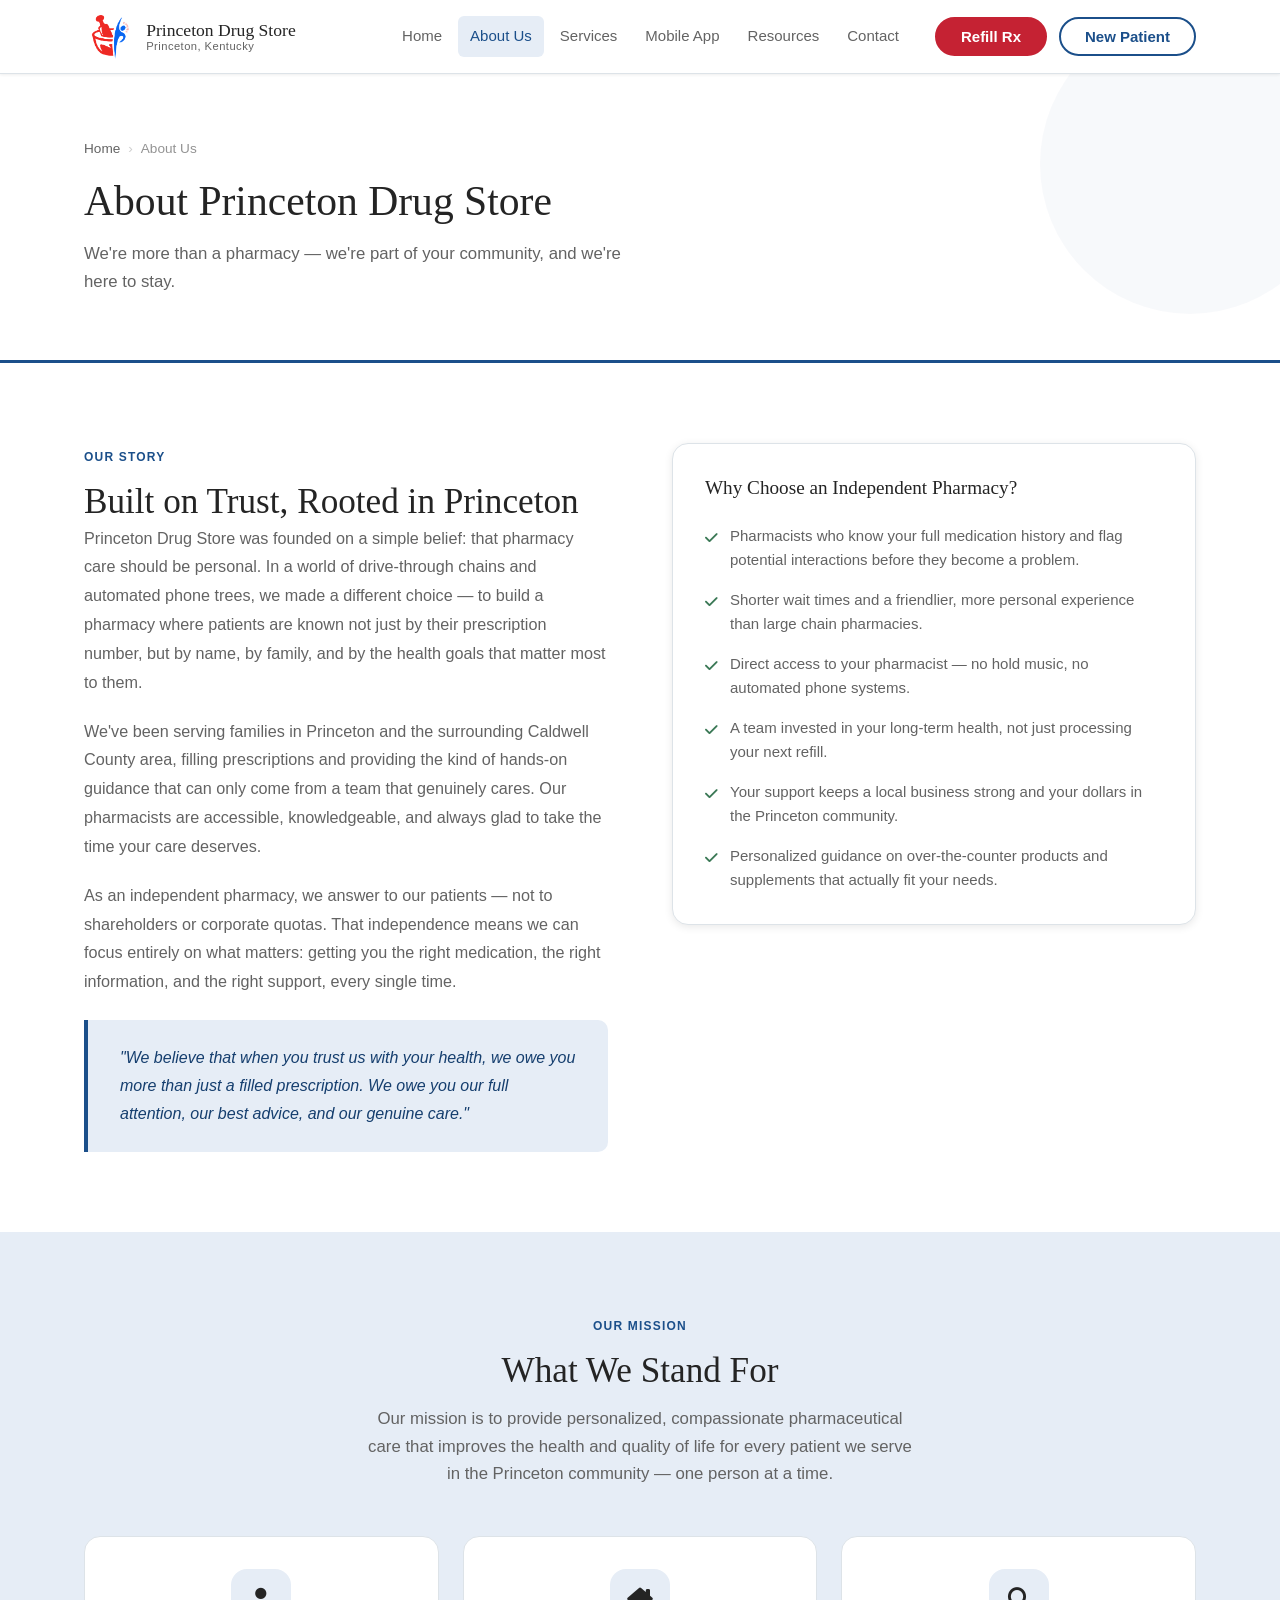
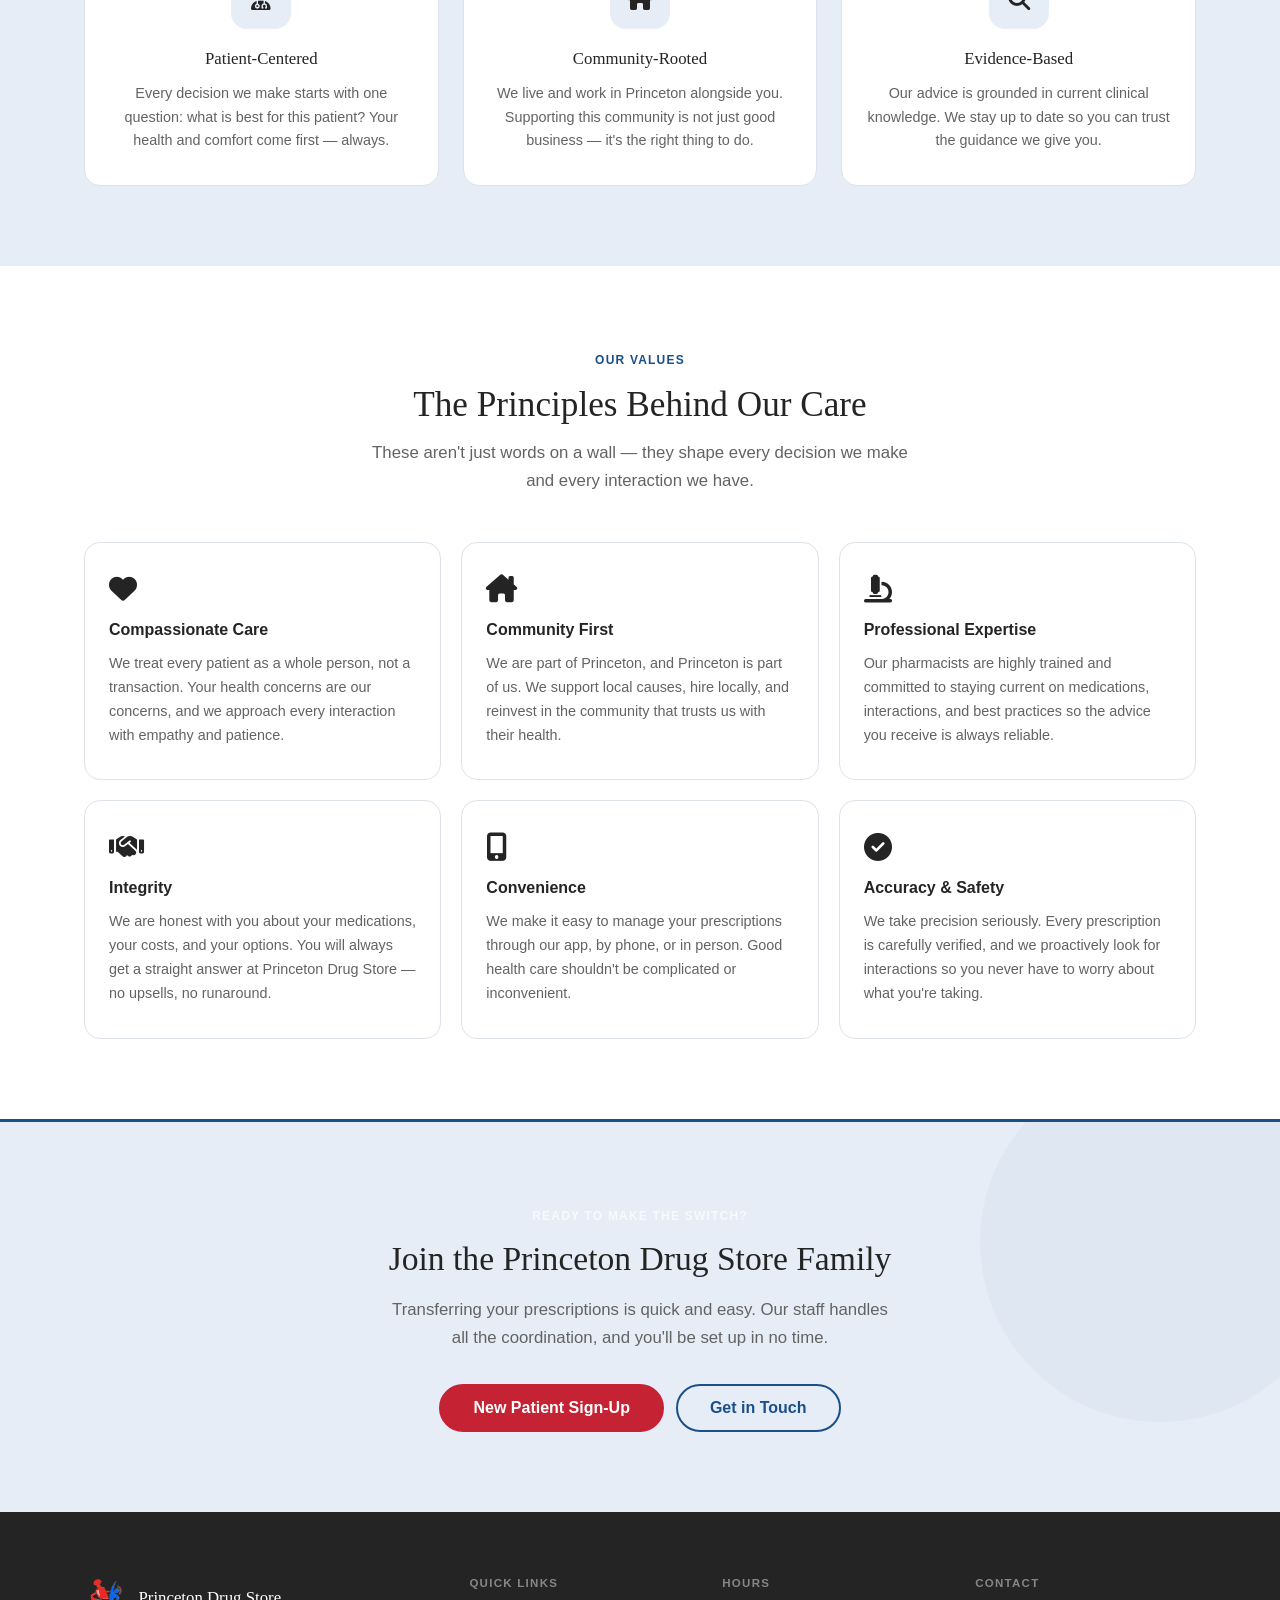
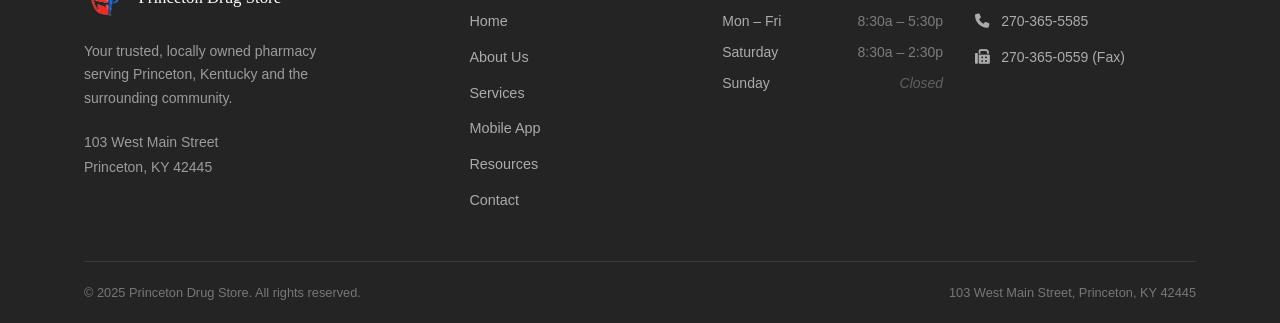
==== commit 5359352d: "Replace Rx text logo with PharmacyLogo image - Add assets/pharmacy-logo.png - Swap header and footer" ====
--- a/about.html
+++ b/about.html
@@ -17,7 +17,7 @@
     <div class="container header-inner">
 
       <a href="index.html" class="logo" aria-label="Princeton Drug Store — Home">
-        <div class="logo-mark" aria-hidden="true">Rx</div>
+        <img src="assets/pharmacy-logo.png" alt="" class="logo-mark" />
         <div class="logo-text">
           <span class="logo-name">Princeton Drug Store</span>
           <span class="logo-tagline">Princeton, Kentucky</span>
@@ -278,7 +278,7 @@
 
         <div class="footer-col">
           <a href="index.html" class="footer-logo" aria-label="Princeton Drug Store — Home">
-            <div class="footer-logo-mark" aria-hidden="true">Rx</div>
+            <img src="assets/pharmacy-logo.png" alt="" class="footer-logo-mark" />
             <span class="footer-logo-name">Princeton Drug Store</span>
           </a>
           <p class="footer-tagline">
--- a/styles.css
+++ b/styles.css
@@ -449,24 +449,16 @@
 }
 
 .logo-mark {
-  width: 42px;
-  height: 42px;
-  background-color: var(--clr-primary);
-  border-radius: var(--r);
-  display: flex;
-  align-items: center;
-  justify-content: center;
-  color: var(--clr-white);
-  font-family: var(--font-serif);
-  font-size: 1.05rem;
-  font-style: italic;
+  width: auto;
+  height: 52px;
+  object-fit: contain;
+  display: block;
   flex-shrink: 0;
-  letter-spacing: -0.02em;
-  transition: background-color var(--tr);
+  transition: opacity var(--tr);
 }
 
 .logo:hover .logo-mark {
-  background-color: var(--clr-primary-dark);
+  opacity: 0.85;
 }
 
 .logo-text {
@@ -1863,17 +1855,10 @@
 }
 
 .footer-logo-mark {
-  width: 38px;
-  height: 38px;
-  background-color: rgba(255, 255, 255, 0.10);
-  border-radius: var(--r-sm);
-  display: flex;
-  align-items: center;
-  justify-content: center;
-  color: var(--clr-white);
-  font-family: var(--font-serif);
-  font-size: 1rem;
-  font-style: italic;
+  width: auto;
+  height: 44px;
+  object-fit: contain;
+  display: block;
   flex-shrink: 0;
 }
 
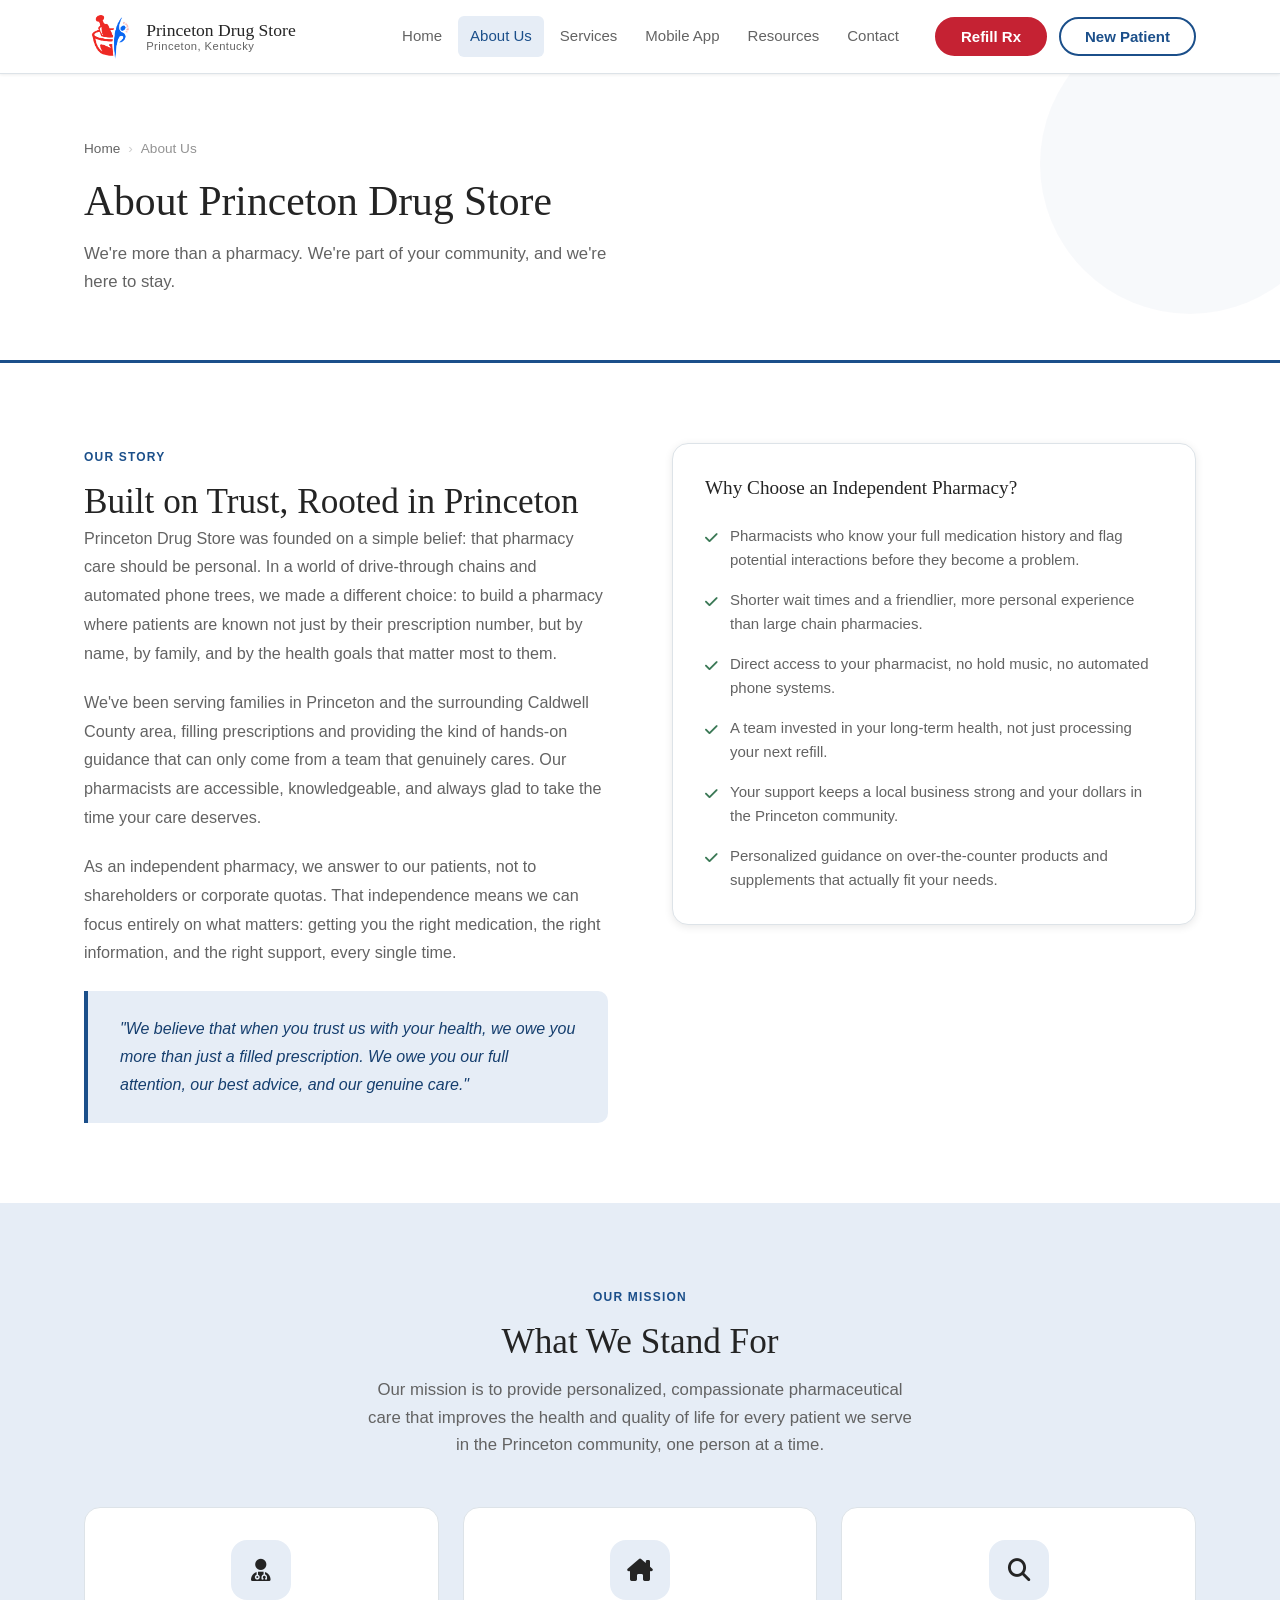
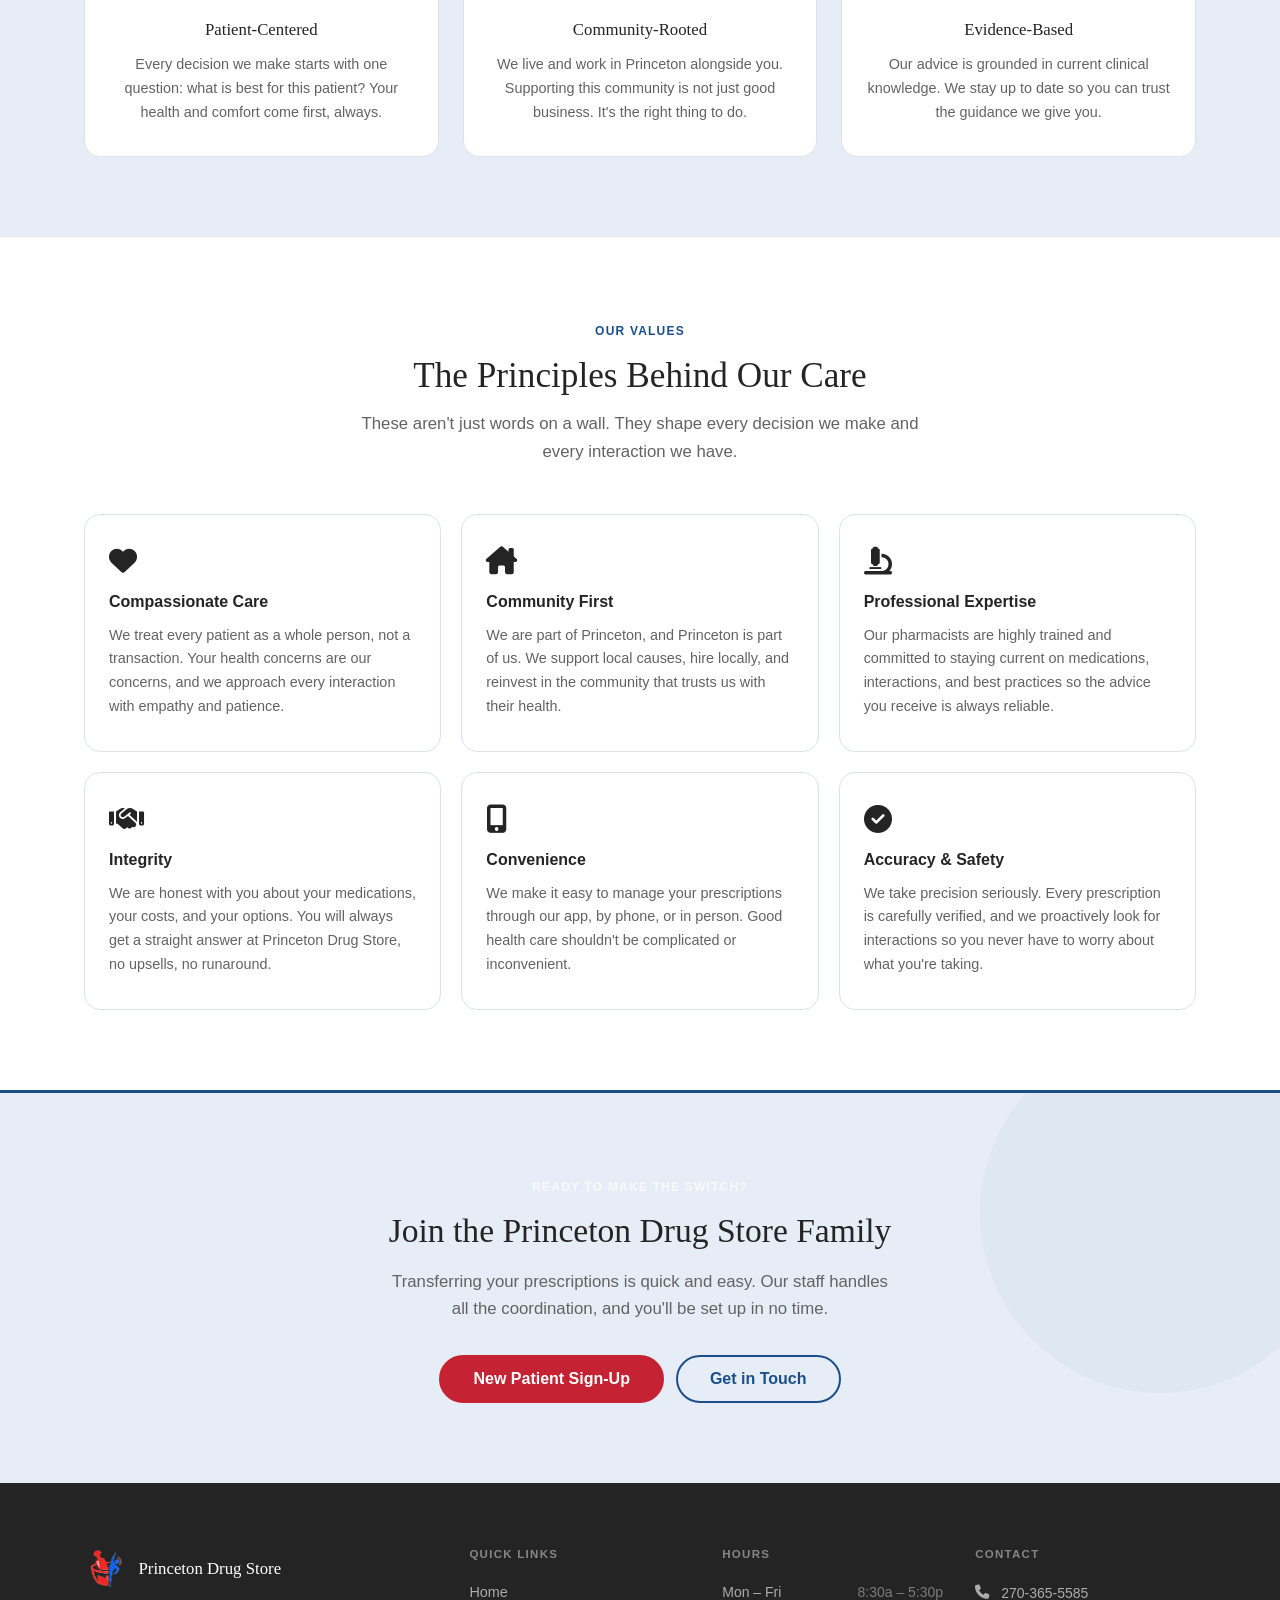
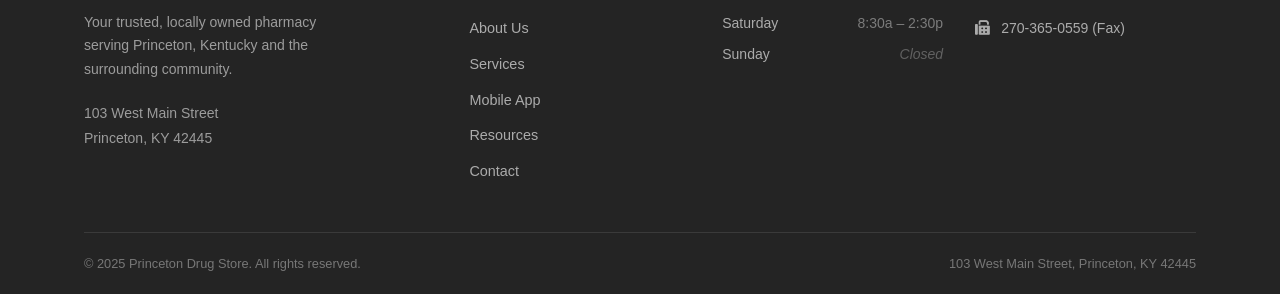
==== commit abc9efff: "Remove em dashes from site copy Co-Authored-By: Claude Opus 4.8 (1M context) <noreply@anthropic.com>" ====
--- a/about.html
+++ b/about.html
@@ -3,8 +3,8 @@
 <head>
   <meta charset="UTF-8" />
   <meta name="viewport" content="width=device-width, initial-scale=1.0" />
-  <meta name="description" content="Learn about Princeton Drug Store — a locally owned, community-focused pharmacy in Princeton, Kentucky. Our story, mission, and core values." />
-  <title>About Us — Princeton Drug Store</title>
+  <meta name="description" content="Learn about Princeton Drug Store, a locally owned, community-focused pharmacy in Princeton, Kentucky. Our story, mission, and core values." />
+  <title>About Us | Princeton Drug Store</title>
   <link rel="stylesheet" href="styles.css" />
   <link rel="stylesheet" href="https://cdnjs.cloudflare.com/ajax/libs/font-awesome/6.5.1/css/all.min.css" />
 </head>
@@ -16,7 +16,7 @@
   <header class="site-header">
     <div class="container header-inner">
 
-      <a href="index.html" class="logo" aria-label="Princeton Drug Store — Home">
+      <a href="index.html" class="logo" aria-label="Princeton Drug Store Home">
         <img src="assets/pharmacy-logo.png" alt="" class="logo-mark" />
         <div class="logo-text">
           <span class="logo-name">Princeton Drug Store</span>
@@ -76,7 +76,7 @@
           <span aria-current="page">About Us</span>
         </nav>
         <h1 id="page-title">About Princeton Drug Store</h1>
-        <p>We're more than a pharmacy — we're part of your community, and we're here to stay.</p>
+        <p>We're more than a pharmacy. We're part of your community, and we're here to stay.</p>
       </div>
     </section>
     <!-- END PAGE HERO -->
@@ -95,7 +95,7 @@
             <p>
               Princeton Drug Store was founded on a simple belief: that pharmacy care should be
               personal. In a world of drive-through chains and automated phone trees, we made
-              a different choice — to build a pharmacy where patients are known not just by their
+              a different choice: to build a pharmacy where patients are known not just by their
               prescription number, but by name, by family, and by the health goals that matter most
               to them.
             </p>
@@ -106,7 +106,7 @@
               always glad to take the time your care deserves.
             </p>
             <p>
-              As an independent pharmacy, we answer to our patients — not to shareholders or
+              As an independent pharmacy, we answer to our patients, not to shareholders or
               corporate quotas. That independence means we can focus entirely on what matters:
               getting you the right medication, the right information, and the right support,
               every single time.
@@ -127,7 +127,7 @@
               <ul class="aside-list">
                 <li class="aside-list-item">Pharmacists who know your full medication history and flag potential interactions before they become a problem.</li>
                 <li class="aside-list-item">Shorter wait times and a friendlier, more personal experience than large chain pharmacies.</li>
-                <li class="aside-list-item">Direct access to your pharmacist — no hold music, no automated phone systems.</li>
+                <li class="aside-list-item">Direct access to your pharmacist, no hold music, no automated phone systems.</li>
                 <li class="aside-list-item">A team invested in your long-term health, not just processing your next refill.</li>
                 <li class="aside-list-item">Your support keeps a local business strong and your dollars in the Princeton community.</li>
                 <li class="aside-list-item">Personalized guidance on over-the-counter products and supplements that actually fit your needs.</li>
@@ -152,7 +152,7 @@
           <p>
             Our mission is to provide personalized, compassionate pharmaceutical care
             that improves the health and quality of life for every patient we serve in
-            the Princeton community — one person at a time.
+            the Princeton community, one person at a time.
           </p>
         </div>
 
@@ -163,7 +163,7 @@
             <h3>Patient-Centered</h3>
             <p>
               Every decision we make starts with one question: what is best for this
-              patient? Your health and comfort come first — always.
+              patient? Your health and comfort come first, always.
             </p>
           </div>
 
@@ -172,7 +172,7 @@
             <h3>Community-Rooted</h3>
             <p>
               We live and work in Princeton alongside you. Supporting this community
-              is not just good business — it's the right thing to do.
+              is not just good business. It's the right thing to do.
             </p>
           </div>
 
@@ -199,7 +199,7 @@
         <div class="section-header section-header--center">
           <span class="section-label">Our Values</span>
           <h2 id="values-heading">The Principles Behind Our Care</h2>
-          <p>These aren't just words on a wall — they shape every decision we make and every interaction we have.</p>
+          <p>These aren't just words on a wall. They shape every decision we make and every interaction we have.</p>
         </div>
 
         <div class="value-cards">
@@ -225,7 +225,7 @@
           <div class="value-card">
             <span class="value-card-icon" aria-hidden="true"><i class="fa-solid fa-handshake"></i></span>
             <h3>Integrity</h3>
-            <p>We are honest with you about your medications, your costs, and your options. You will always get a straight answer at Princeton Drug Store — no upsells, no runaround.</p>
+            <p>We are honest with you about your medications, your costs, and your options. You will always get a straight answer at Princeton Drug Store, no upsells, no runaround.</p>
           </div>
 
           <div class="value-card">
@@ -277,7 +277,7 @@
       <div class="footer-grid">
 
         <div class="footer-col">
-          <a href="index.html" class="footer-logo" aria-label="Princeton Drug Store — Home">
+          <a href="index.html" class="footer-logo" aria-label="Princeton Drug Store Home">
             <img src="assets/pharmacy-logo.png" alt="" class="footer-logo-mark" />
             <span class="footer-logo-name">Princeton Drug Store</span>
           </a>
--- a/styles.css
+++ b/styles.css
@@ -1,5 +1,5 @@
 /* ==================================================
-   Princeton Drug Store — Main Stylesheet
+   Princeton Drug Store - Main Stylesheet
    styles.css
    ==================================================
 
@@ -31,8 +31,8 @@
    24. Map Placeholder
    25. Site Footer
    26. Utilities
-   27. Responsive — Tablet (max-width: 960px)
-   28. Responsive — Mobile (max-width: 640px)
+   27. Responsive - Tablet (max-width: 960px)
+   28. Responsive - Mobile (max-width: 640px)
    ================================================== */
 
 
@@ -332,7 +332,7 @@
   transform: translateY(1px);
 }
 
-/* Primary — teal fill */
+/* Primary - teal fill */
 .btn-primary {
   background-color: var(--clr-primary);
   border-color: var(--clr-primary);
@@ -346,7 +346,7 @@
   box-shadow: var(--sh-sm);
 }
 
-/* Accent — orange fill (main CTA) */
+/* Accent - orange fill (main CTA) */
 .btn-accent {
   background-color: var(--clr-accent);
   border-color: var(--clr-accent);
@@ -360,7 +360,7 @@
   box-shadow: var(--sh-sm);
 }
 
-/* Outline — teal border on light background */
+/* Outline - teal border on light background */
 .btn-outline {
   background-color: transparent;
   border-color: var(--clr-primary);
@@ -372,7 +372,7 @@
   color: var(--clr-white);
 }
 
-/* Outline white — white border on dark background */
+/* Outline white - white border on dark background */
 .btn-outline-white {
   background-color: transparent;
   border-color: rgba(255, 255, 255, 0.70);
@@ -1999,7 +1999,7 @@
 }
 
 
-/* ─── 27. Responsive — Tablet (max-width: 960px) ────────────── */
+/* ─── 27. Responsive - Tablet (max-width: 960px) ────────────── */
 
 @media (max-width: 960px) {
   :root {
@@ -2106,7 +2106,7 @@
 }
 
 
-/* ─── 28. Responsive — Mobile (max-width: 640px) ────────────── */
+/* ─── 28. Responsive - Mobile (max-width: 640px) ────────────── */
 
 @media (max-width: 640px) {
   :root {
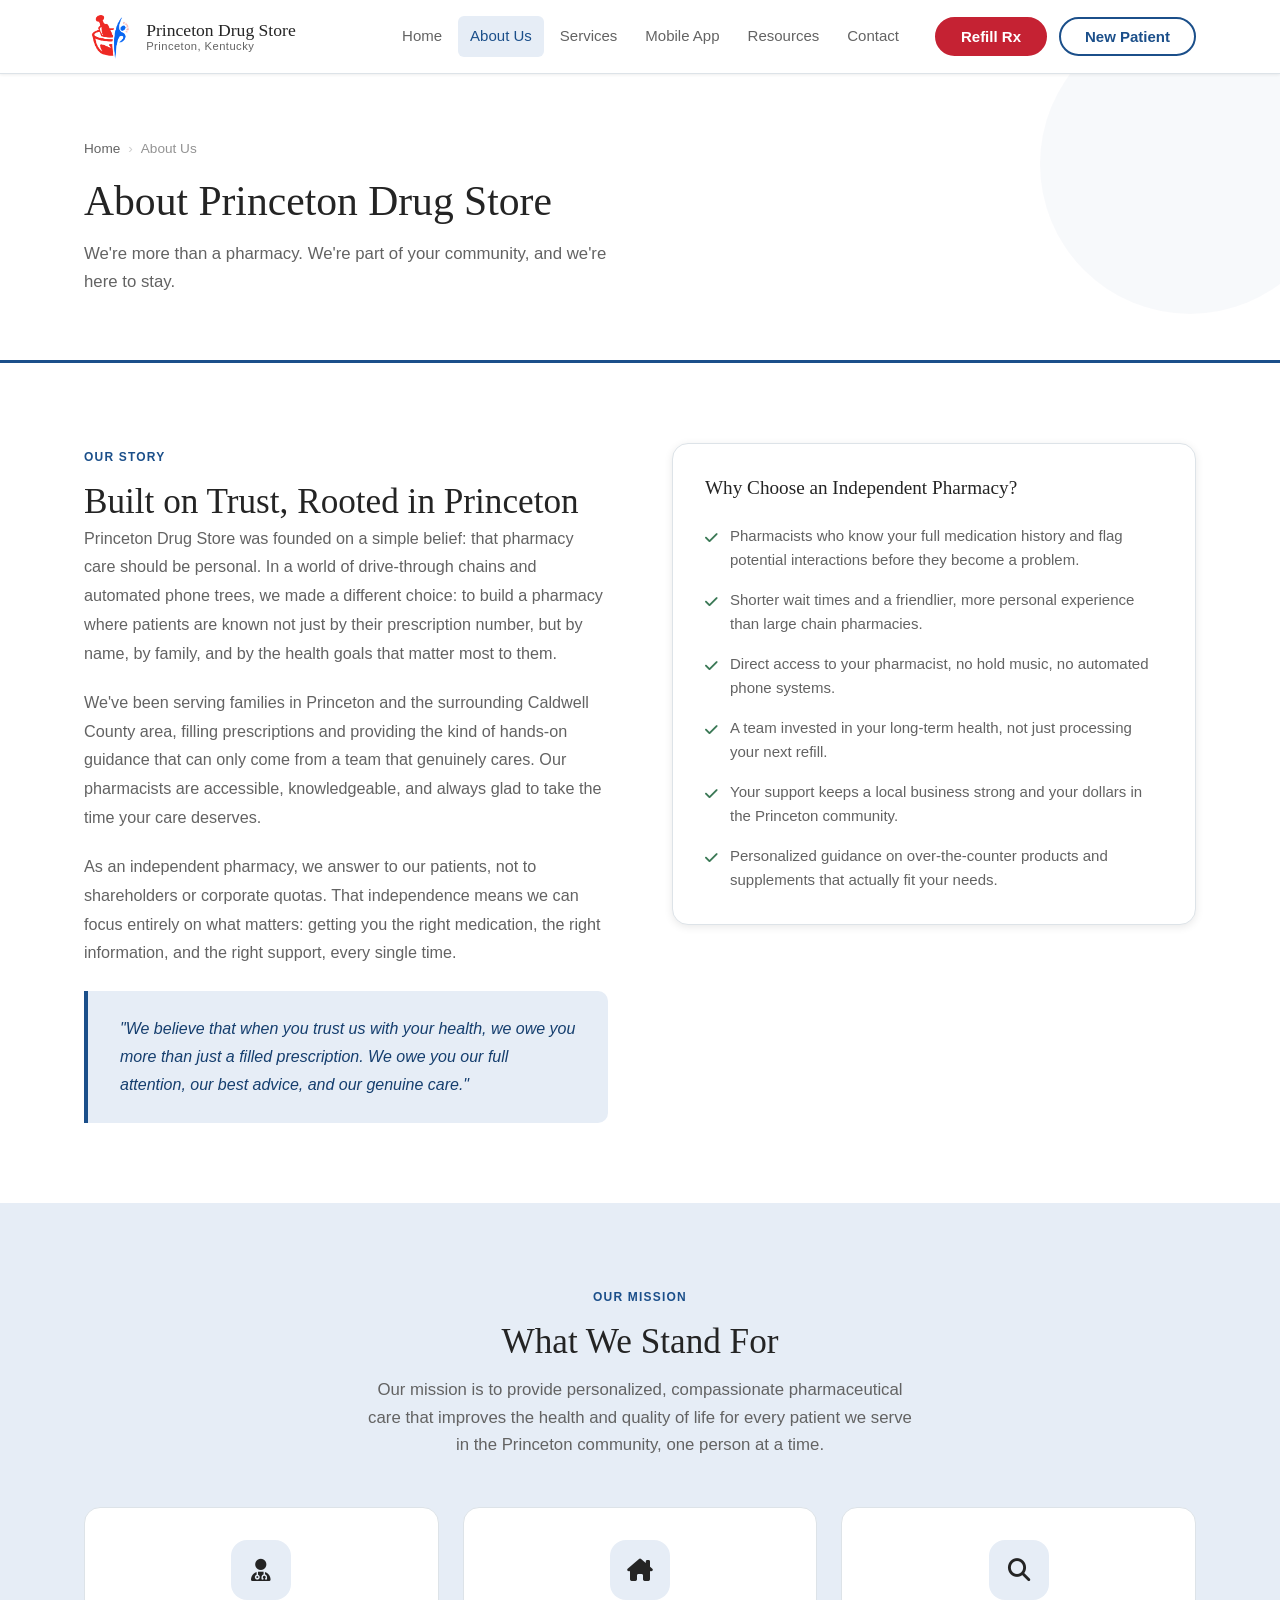
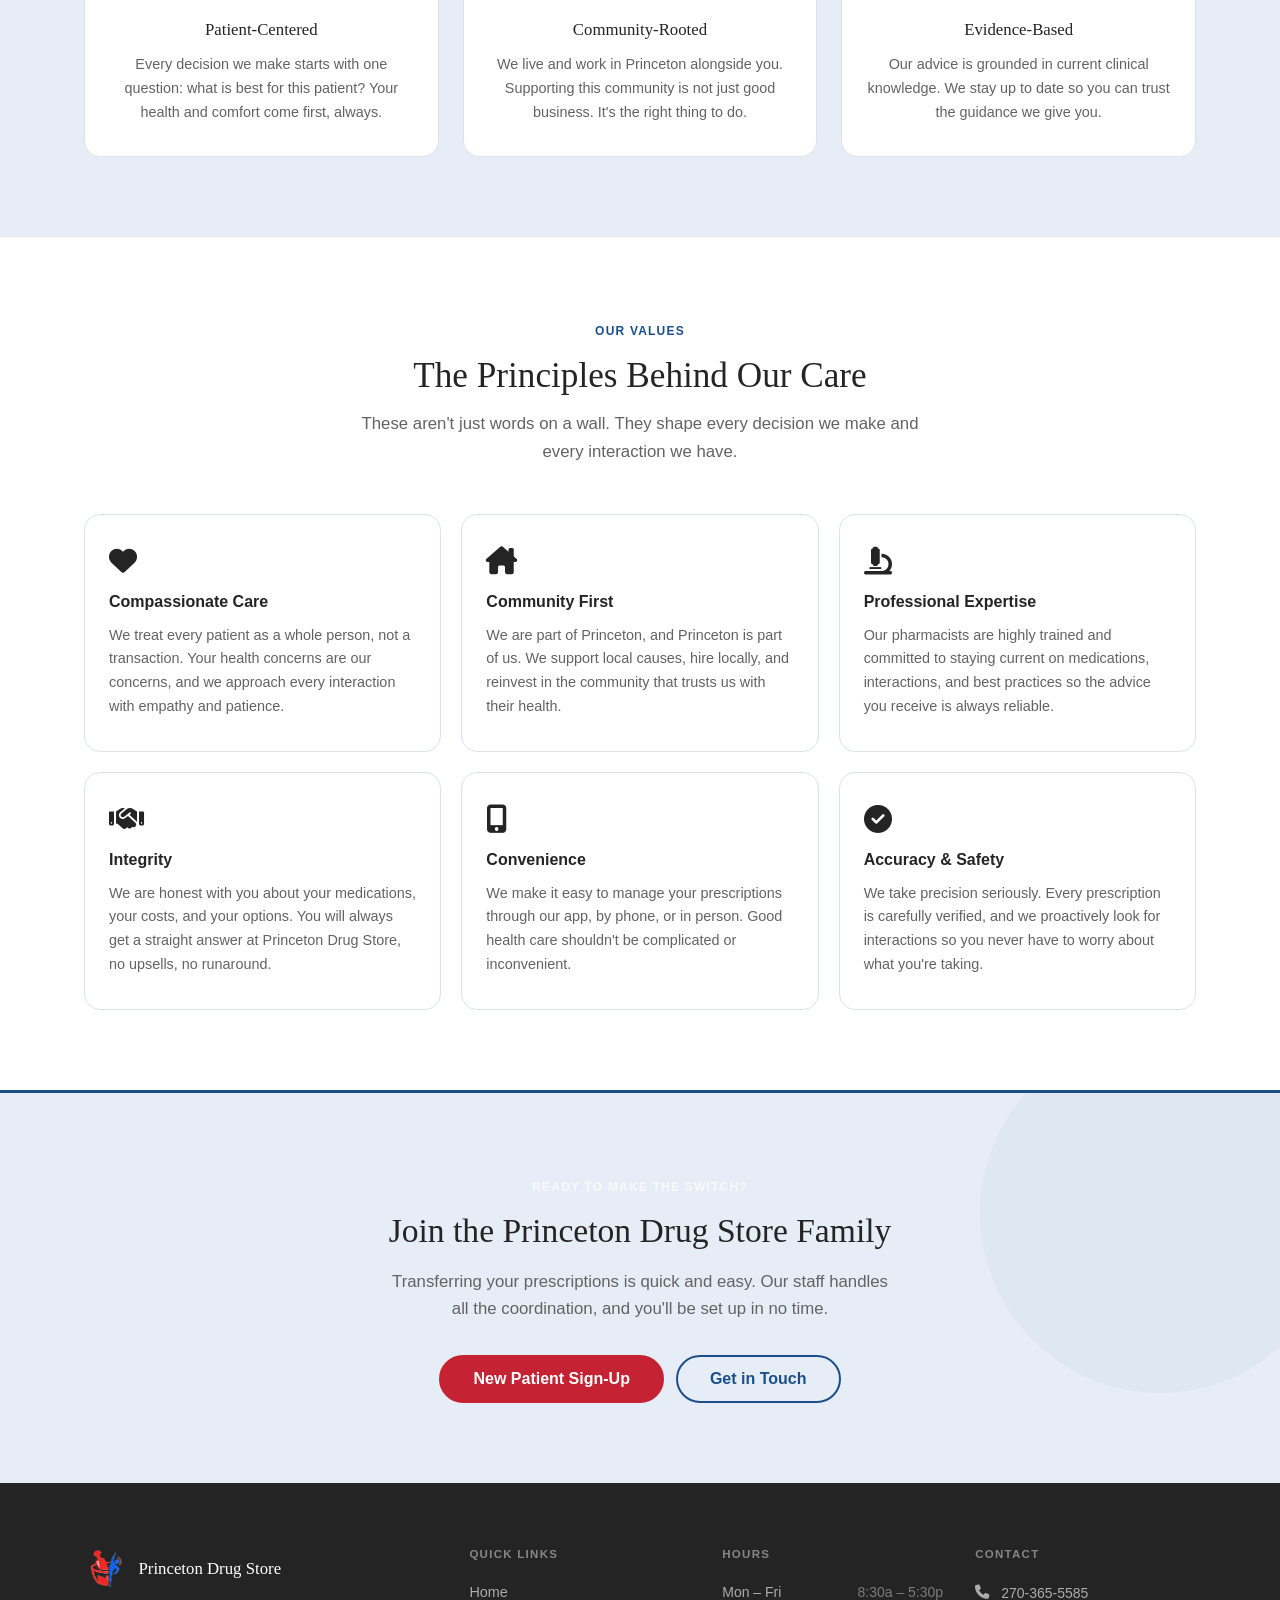
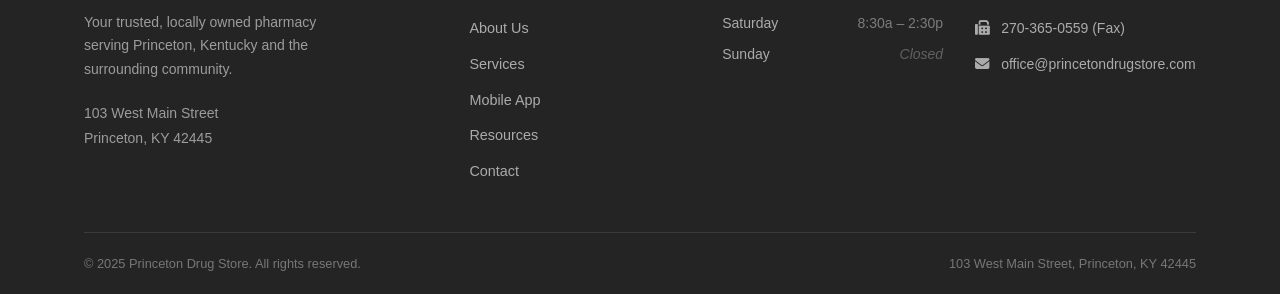
==== commit 95a7e313: "Add contact email to footer, contact strip, and contact details Co-Authored-By: Claude Opus 4.8 (1M " ====
--- a/about.html
+++ b/about.html
@@ -34,14 +34,14 @@
           <li><a href="contact.html">Contact</a></li>
         </ul>
         <div class="nav-mobile-actions">
-          <a href="https://patient.rxlocal.com/" class="btn btn-accent btn-lg">Refill a Prescription</a>
+          <a href="contact.html" class="btn btn-accent btn-lg">Refill a Prescription</a>
           <!-- TODO: Replace # with your new patient registration URL -->
           <a href="contact.html" class="btn btn-outline btn-lg">New Patient Sign-Up</a>
         </div>
       </nav>
 
       <div class="header-actions">
-        <a href="https://patient.rxlocal.com/" class="btn btn-accent">Refill Rx</a>
+        <a href="contact.html" class="btn btn-accent">Refill Rx</a>
         <!-- TODO: Replace # with your new patient registration URL -->
         <a href="contact.html" class="btn btn-outline">New Patient</a>
       </div>
@@ -330,6 +330,9 @@
             <a href="tel:2703650559" class="footer-contact-link">
               <span aria-hidden="true"><i class="fa-solid fa-fax"></i></span> 270-365-0559 (Fax)
             </a>
+            <a href="mailto:office@princetondrugstore.com" class="footer-contact-link">
+              <span aria-hidden="true"><i class="fa-solid fa-envelope"></i></span> office@princetondrugstore.com
+            </a>
           </div>
         </div>
 
